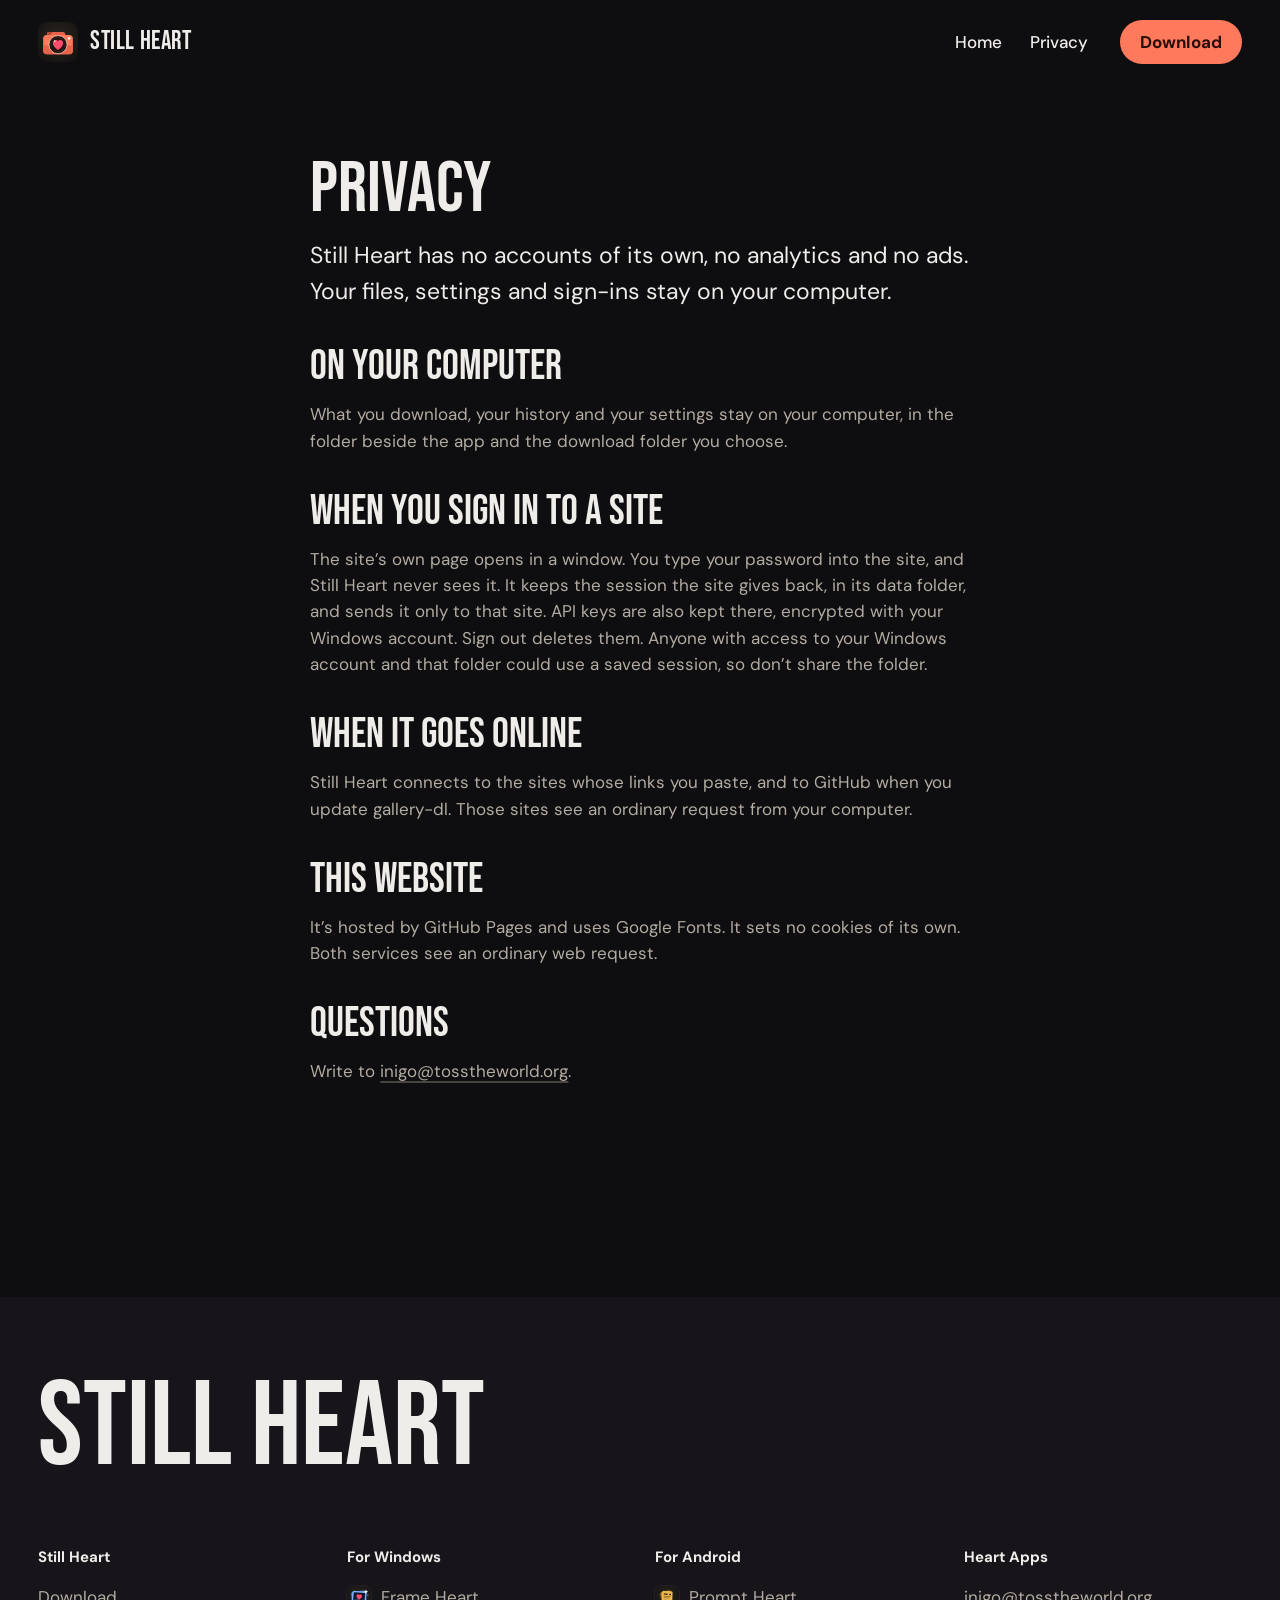
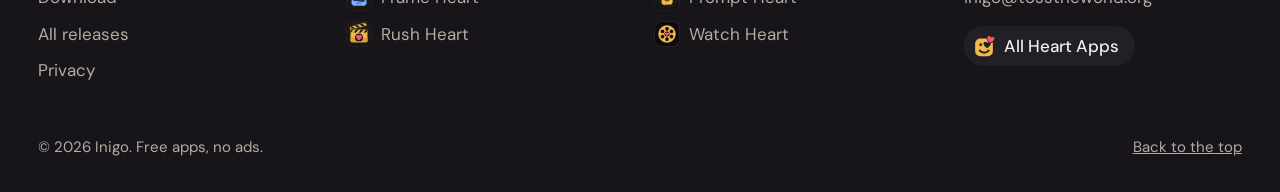
==== privacy.html @ f0176d40 "Still Heart 1.3.0: laid out like the other Heart Apps" ====
<!doctype html>
<html lang="en">
<head>
  <meta charset="utf-8">
  <meta name="viewport" content="width=device-width, initial-scale=1">
  <title>Privacy · Still Heart</title>
  <meta name="description" content="Save a whole gallery, or just the pictures you pick. Free for Windows.">
  <meta name="theme-color" content="#0E0D10">
  <meta property="og:title" content="Still Heart">
  <meta property="og:description" content="Save a whole gallery, or just the pictures you pick. A free Heart App for Windows.">
  <meta property="og:image" content="https://inigo-code.github.io/still-heart-site/assets/preview.png">
  <meta property="og:image:width" content="1200">
  <meta property="og:image:height" content="630">
  <meta name="twitter:card" content="summary_large_image">
  <link rel="icon" href="assets/still-heart.svg" type="image/svg+xml">
  <link rel="apple-touch-icon" href="assets/icon-180.png">
  <link rel="preconnect" href="https://fonts.googleapis.com">
  <link rel="preconnect" href="https://fonts.gstatic.com" crossorigin>
  <link href="https://fonts.googleapis.com/css2?family=Bebas+Neue&family=DM+Sans:opsz,wght@9..40,400;9..40,500;9..40,700&display=swap" rel="stylesheet">
  <link rel="stylesheet" href="heart.css">
  <link rel="stylesheet" href="theme.css">
  <script>document.documentElement.classList.add('js')</script>
</head>
<body>
<main id="top">
  <header class="bar wrap">
    <a class="brand" href="index.html" aria-label="Still Heart, home"><img src="assets/still-heart.svg" width="40" height="40" alt="">Still Heart</a>
    <nav aria-label="Pages"><a href="index.html">Home</a><a href="privacy.html" aria-current="page">Privacy</a></nav>
    <a class="button button-small" href="https://github.com/inigo-code/still-heart-site/releases/latest/download/StillHeart.exe">Download</a>
  </header>
  <article class="doc wrap">
    <h1 class="h2">Privacy</h1>
    <p class="doc-lede">Still Heart has no accounts of its own, no analytics and no ads. Your files, settings and sign-ins stay on your computer.</p>
    <h2 class="h3">On your computer</h2><p>What you download, your history and your settings stay on your computer, in the folder beside the app and the download folder you choose.</p><h2 class="h3">When you sign in to a site</h2><p>The site’s own page opens in a window. You type your password into the site, and Still Heart never sees it. It keeps the session the site gives back, in its data folder, and sends it only to that site. API keys are also kept there, encrypted with your Windows account. Sign out deletes them. Anyone with access to your Windows account and that folder could use a saved session, so don’t share the folder.</p><h2 class="h3">When it goes online</h2><p>Still Heart connects to the sites whose links you paste, and to GitHub when you update gallery-dl. Those sites see an ordinary request from your computer.</p>
    <h2 class="h3">This website</h2>
    <p>It’s hosted by GitHub Pages and uses Google Fonts. It sets no cookies of its own. Both services see an ordinary web request.</p>
    <h2 class="h3">Questions</h2>
    <p>Write to <a class="link" href="mailto:inigo@tosstheworld.org?subject=Still%20Heart%20privacy">inigo@tosstheworld.org</a>.</p>
  </article>
</main>

<footer class="foot">
  <div class="wrap">
    <p class="foot-name" aria-hidden="true">Still Heart</p>
    <div class="foot-cols">
      <nav aria-label="Still Heart"><h2>Still Heart</h2><a href="https://github.com/inigo-code/still-heart-site/releases/latest/download/StillHeart.exe">Download</a><a href="https://github.com/inigo-code/still-heart-site/releases">All releases</a><a href="privacy.html">Privacy</a></nav>
      <nav aria-label="For Windows"><h2>For Windows</h2><a class="to-app" href="https://inigo-code.github.io/frame-heart-site/"><img src="assets/frame-heart.svg" width="24" height="24" alt="">Frame Heart</a><a class="to-app" href="https://inigo-code.github.io/rush-heart-site/"><img src="assets/rush-heart.svg" width="24" height="24" alt="">Rush Heart</a></nav>
      <nav aria-label="For Android"><h2>For Android</h2><a class="to-app" href="https://inigo-code.github.io/prompt-heart-site/"><img src="assets/prompt-heart.png" width="24" height="24" alt="">Prompt Heart</a><a class="to-app" href="https://inigo-code.github.io/watch-heart-site/"><img src="assets/watch-heart.png" width="24" height="24" alt="">Watch Heart</a></nav>
      <nav aria-label="Heart Apps"><h2>Heart Apps</h2><a href="mailto:inigo@tosstheworld.org?subject=Still%20Heart">inigo@tosstheworld.org</a><a class="to-home" href="https://inigo-code.github.io/"><img src="assets/heart-apps.svg" width="22" height="22" alt="">All Heart Apps</a></nav>
    </div>
    <div class="foot-last"><p>© 2026 Inigo. Free apps, no ads.</p><a href="#top">Back to the top</a></div>
  </div>
</footer>

<script src="heart.js" defer></script>

</body>
</html>
---- heart.css ----
/* Heart: the shared layout of the Heart Apps sites. Each site sets its own colours and faces in
   its theme file; everything here reads only the tokens below. */

:root {
  --bg: #0E0D10;
  --surface: #18161B;
  --surface-2: #232026;
  --ink: #EFEDEA;
  --muted: #B3ACA2;
  --accent: #F2B84B;
  --accent-ink: #121110;
  --accent-hover: #F6C76E;
  --field: var(--accent);
  --field-ink: var(--accent-ink);
  --font-display: 'DM Sans', system-ui, sans-serif;
  --font-text: 'DM Sans', system-ui, sans-serif;
  --display-weight: 700;
  --display-track: -0.035em;
  --display-case: none;
  --s-small: 0.9375rem;
  --s-body: 1.0625rem;
  --s-lede: clamp(1.1875rem, 1rem + 0.6vw, 1.4375rem);
  --s-head: clamp(1.5rem, 1.15rem + 1vw, 2rem);
  --s-h2: clamp(2.25rem, 1.4rem + 3vw, 4rem);
  --s-h1: clamp(2.75rem, 1.2rem + 5.6vw, 6.25rem);
  --margin: clamp(1rem, 3vw, 2.5rem);
  --max: 1240px;
  --gap: clamp(1rem, 2.4vw, 2rem);
  --section: clamp(6rem, 11vw, 10rem);
  --radius: 28px;
  --ease-out: cubic-bezier(0.22, 1, 0.36, 1);
}

*, *::before, *::after { box-sizing: border-box; }
html { -webkit-text-size-adjust: 100%; scroll-behavior: smooth; scroll-padding-top: 24px; }
body { margin: 0; background: var(--bg); color: var(--ink); font: 400 var(--s-body)/1.55 var(--font-text); -webkit-font-smoothing: antialiased; text-rendering: optimizeLegibility; }
img { display: block; max-width: 100%; height: auto; }
a { color: inherit; }
h1, h2, h3, p, ul, ol, dl, dd, figure { margin: 0; }
ul, ol { padding: 0; list-style: none; }
button { font: inherit; color: inherit; background: none; border: 0; padding: 0; cursor: pointer; }
:focus-visible { outline: 3px solid var(--accent); outline-offset: 3px; border-radius: 6px; }
::selection { background: var(--accent); color: var(--accent-ink); }
.nums { font-variant-numeric: tabular-nums; }
.visually-hidden { position: absolute; width: 1px; height: 1px; overflow: hidden; clip-path: inset(50%); white-space: nowrap; }

.wrap { width: 100%; max-width: calc(var(--max) + 2 * var(--margin)); margin-inline: auto; padding-inline: var(--margin); }
.section { padding-block: var(--section) 0; }

/* ---------- type ---------- */
.h1, .h2, .h3 { font-family: var(--font-display); font-weight: var(--display-weight); text-transform: var(--display-case); text-wrap: balance; }
.h1 { font-size: var(--s-h1); line-height: 0.98; letter-spacing: var(--display-track); }
.h2 { font-size: var(--s-h2); line-height: 1.04; letter-spacing: calc(var(--display-track) * 0.8); }
.h3 { font-size: var(--s-head); line-height: 1.15; letter-spacing: calc(var(--display-track) * 0.4); }
.lede { font-size: var(--s-lede); line-height: 1.45; max-width: 34ch; }
.soft { color: var(--muted); }
.copy p + p { margin-top: 0.9em; }
.head { display: grid; gap: 20px; max-width: 46rem; margin-bottom: clamp(2.5rem, 5vw, 4rem); }
.head p { font-size: var(--s-lede); line-height: 1.45; max-width: 40ch; }

/* ---------- controls ---------- */
.button { display: inline-flex; align-items: center; justify-content: center; gap: 10px; min-height: 52px; padding: 0 26px; border-radius: 999px; background: var(--accent); color: var(--accent-ink); font-weight: 700; text-decoration: none; transition: transform 140ms var(--ease-out), background-color 180ms ease; }
.button:active { transform: scale(0.96); }
.button-tone { background: var(--surface-2); color: var(--ink); }
.button-small { min-height: 44px; padding: 0 20px; }
.link { text-decoration: underline; text-decoration-thickness: 2px; text-underline-offset: 0.22em; text-decoration-color: color-mix(in srgb, currentColor 35%, transparent); transition: text-decoration-color 180ms ease; }
@media (hover: hover) and (pointer: fine) {
  .button:hover { background: var(--accent-hover); }
  .button-tone:hover { background: color-mix(in srgb, var(--surface-2) 70%, var(--ink) 12%); }
  .link:hover { text-decoration-color: currentColor; }
}
.actions { display: flex; flex-wrap: wrap; align-items: center; gap: 14px 22px; }

/* ---------- the bar ---------- */
.bar { display: flex; align-items: center; gap: 24px; min-height: 84px; }
.brand { display: inline-flex; align-items: center; gap: 12px; font-family: var(--font-display); font-weight: var(--display-weight); font-size: var(--s-body); text-transform: var(--display-case); text-decoration: none; letter-spacing: -0.01em; }
.brand img { width: 40px; height: 40px; border-radius: 11px; }
.bar nav { display: flex; gap: 28px; margin-left: auto; }
.bar nav + .button { margin-left: 8px; }
.bar nav a { text-decoration: none; font-weight: 500; transition: color 180ms ease; }
.bar nav a:hover { color: var(--accent); }

/* ---------- the hero ---------- */
.hero { display: grid; grid-template-columns: minmax(0, 7fr) minmax(0, 5fr); gap: var(--gap); align-items: center; padding-block: clamp(2rem, 6vw, 5rem) 0; }
.hero-text { display: grid; gap: 32px; align-content: center; }
.hero-text .lede { max-width: 30ch; }
.facts { display: flex; flex-wrap: wrap; gap: 6px 22px; color: var(--muted); font-size: var(--s-small); }
.facts li { display: inline-flex; align-items: center; gap: 8px; }
.facts li::before { content: ''; width: 7px; height: 7px; border-radius: 50%; background: var(--accent); }
.hero-media { display: grid; justify-items: center; }

/* A phone: the screen in a plain bezel, a step in tone, no shadow. */
.phone { width: min(100%, 310px); padding: 10px; border-radius: 46px; background: var(--surface-2); }
.phone img { width: 100%; border-radius: 37px; background: var(--surface); }
.hero .phone { width: min(100%, 360px); }

/* ---------- feature rows: words on one side, one screen on the other ---------- */
.rows { display: grid; gap: clamp(4rem, 9vw, 8rem); }
.row { display: grid; grid-template-columns: minmax(0, 1fr) minmax(0, 1fr); gap: var(--gap); align-items: center; }
.row-media { display: grid; justify-items: center; padding-block: clamp(2rem, 4vw, 3.5rem); border-radius: var(--radius); background: var(--surface); }
.row:nth-child(even) .row-media { order: -1; }
.row-text { display: grid; gap: 22px; max-width: 32rem; }
.row:nth-child(odd) .row-text { padding-right: clamp(0px, 3vw, 3rem); }
.row:nth-child(even) .row-text { justify-self: end; }
.ticks { display: grid; gap: 10px; }
.ticks li { position: relative; padding-left: 30px; }
.ticks li::before { content: ''; position: absolute; left: 2px; top: 0.42em; width: 14px; height: 8px; border-left: 2.5px solid var(--accent); border-bottom: 2.5px solid var(--accent); transform: rotate(-45deg); }

/* ---------- everything else: a plain list in columns ---------- */
.more { display: grid; grid-template-columns: repeat(3, minmax(0, 1fr)); gap: 36px var(--gap); padding: clamp(2rem, 3.4vw, 3rem); border-radius: var(--radius); background: var(--surface); }
.more div { display: grid; gap: 6px; align-content: start; }
.more dt { font-weight: 700; }
.more dd { color: var(--muted); }

/* ---------- get it: the one field of colour ---------- */
.get { display: grid; grid-template-columns: minmax(0, 5fr) minmax(0, 7fr); gap: var(--gap); padding: clamp(2rem, 3.4vw, 3rem); border-radius: var(--radius); background: var(--field); color: var(--field-ink); }
.get .head { margin: 0; align-content: start; }
.get .head p { color: inherit; }
.ways { display: grid; gap: 10px; align-content: start; }
.way { display: grid; grid-template-columns: 48px minmax(0, 1fr) auto; gap: 18px; align-items: center; min-height: 84px; padding: 14px 22px 14px 18px; border-radius: 20px; background: color-mix(in srgb, var(--field-ink) 9%, transparent); text-decoration: none; transition: background-color 180ms ease, transform 140ms var(--ease-out); }
.way:active { transform: scale(0.985); }
.way img { width: 48px; height: 48px; border-radius: 12px; }
.way strong { display: block; }
.way span span { display: block; font-size: var(--s-small); opacity: 0.82; }
.way .go { font-weight: 700; white-space: nowrap; }
.way-main { background: var(--field-ink); color: var(--field); }
@media (hover: hover) and (pointer: fine) {
  .way:hover { background: color-mix(in srgb, var(--field-ink) 16%, transparent); }
  .way-main:hover { background: color-mix(in srgb, var(--field-ink) 88%, var(--field)); }
}

/* ---------- questions ---------- */
.faq { display: grid; grid-template-columns: minmax(0, 4fr) minmax(0, 8fr); gap: var(--gap); }
.faq .head { align-content: start; margin: 0; }
.faq-list { display: grid; gap: 8px; }
.faq-list details { border-radius: 18px; background: var(--surface); transition: background-color 180ms ease; }
.faq-list summary { display: flex; justify-content: space-between; align-items: center; gap: 16px; min-height: 64px; padding: 16px 22px; font-weight: 700; cursor: pointer; list-style: none; }
.faq-list summary::-webkit-details-marker { display: none; }
.faq-list summary::after { content: '+'; flex: none; display: grid; place-items: center; width: 32px; height: 32px; border-radius: 50%; background: var(--surface-2); font-weight: 400; font-size: 1.375rem; line-height: 1; transition: transform 240ms var(--ease-out); }
.faq-list details[open] summary::after { transform: rotate(45deg); }
.faq-list details p { padding: 0 22px 20px; max-width: 72ch; }
@media (hover: hover) and (pointer: fine) { .faq-list details:not([open]):hover { background: var(--surface-2); } }

/* ---------- note from the maker ---------- */
.note { display: grid; grid-template-columns: minmax(0, 4fr) minmax(0, 8fr); gap: var(--gap); }
.note .copy { font-size: var(--s-lede); line-height: 1.5; max-width: 40ch; }
.note .actions { margin-top: 28px; }

/* ---------- footer ---------- */
.foot { margin-top: var(--section); padding-block: clamp(3rem, 6vw, 5rem) 32px; background: var(--surface); }
.foot-name { font-family: var(--font-display); font-weight: var(--display-weight); text-transform: var(--display-case); font-size: var(--s-h1); line-height: 0.9; letter-spacing: var(--display-track); white-space: nowrap; }
.foot-cols { display: grid; grid-template-columns: repeat(4, minmax(0, 1fr)); gap: 28px var(--gap); margin-top: clamp(2.5rem, 5vw, 4rem); }
.foot-cols h2 { font-size: var(--s-small); font-weight: 700; margin-bottom: 10px; }
.foot-cols a { display: block; overflow-wrap: anywhere; padding-block: 5px; text-decoration: none; color: var(--muted); transition: color 180ms ease; }
.foot-cols a:hover { color: var(--ink); }
/* Links to the other apps carry their icons. The link home to Heart Apps is a chip, its mark and name on one line. */
.foot-cols .to-app { display: flex; align-items: center; gap: 10px; }
/* The icons are dark tiles; the ring keeps their edge visible on a dark footer. */
.foot-cols .to-app img { flex: none; width: 24px; height: 24px; border-radius: 7px; box-shadow: 0 0 0 1px var(--surface-2); }
.foot-cols .to-home { display: inline-flex; align-items: center; gap: 8px; margin-top: 10px; padding: 7px 16px 7px 10px; border-radius: 999px; background: var(--surface-2); color: var(--ink); font-weight: 500; white-space: nowrap; }
.foot-cols .to-home img { flex: none; width: 22px; height: 22px; }
.foot-last { display: flex; flex-wrap: wrap; justify-content: space-between; gap: 12px; margin-top: 48px; color: var(--muted); font-size: var(--s-small); }

/* ---------- entrance: each part rises once as it arrives; nothing waits on the script ---------- */
.js [data-reveal] { opacity: 0; transform: translateY(24px); transition: opacity 700ms var(--ease-out), transform 700ms var(--ease-out); transition-delay: calc(var(--i, 0) * 80ms); }
.js [data-reveal].is-in { opacity: 1; transform: none; }
.phone img { transition: transform 900ms var(--ease-out); }
.js .phone[data-reveal] img { transform: scale(1.04); }
.js .phone[data-reveal].is-in img { transform: none; }
@media (prefers-reduced-motion: reduce) {
  html { scroll-behavior: auto; }
  .js [data-reveal], .js .phone[data-reveal] img { opacity: 1; transform: none; transition: none; }
  .button, .way { transition: none; }
}

/* ---------- tablet ---------- */
@media (max-width: 960px) {
  .hero { grid-template-columns: minmax(0, 1fr) minmax(0, 0.8fr); }
  .more { grid-template-columns: repeat(2, minmax(0, 1fr)); }
  .get, .faq, .note { grid-template-columns: 1fr; gap: 32px; }
  .foot-cols { grid-template-columns: repeat(2, minmax(0, 1fr)); }
}

/* ---------- phone: its own composition, one column ---------- */
@media (max-width: 680px) {
  .bar { min-height: 68px; gap: 12px; }
  .bar nav { display: none; }
  .bar .button { margin-left: auto; }
  .hero { grid-template-columns: 1fr; gap: 48px; padding-top: 16px; }
  .hero-text { gap: 24px; }
  .hero .phone { width: min(78%, 320px); }
  .row { grid-template-columns: 1fr; gap: 28px; }
  .row .row-media, .row:nth-child(even) .row-media { order: 0; }
  .row:nth-child(even) .row-text { justify-self: start; }
  .row-text { padding: 0 !important; }
  .row .phone { width: min(74%, 290px); }
  .more { grid-template-columns: 1fr; gap: 24px; padding: 28px 22px; }
  .get { padding: 28px 18px; }
  .way { grid-template-columns: 40px minmax(0, 1fr); padding: 14px 16px; }
  .way img { width: 40px; height: 40px; }
  .way .go { display: none; }
  .foot-cols { grid-template-columns: 1fr; }
}
---- theme.css ----
/* Still Heart: a Heart App for Windows. The layout is heart.css; this adds the colour and the window. */
:root {
  --bg: #0E0D10; --surface: #17151A; --surface-2: #221F27; --ink: #EFEDEA; --muted: #B3ACA2;
  --accent: #ff7a5c; --accent-ink: #2a0d05; --accent-hover: #ff9a82; --field: #ff7a5c; --field-ink: #2a0d05;
  --font-display: 'Bebas Neue', Impact, 'Arial Narrow', sans-serif;
  --font-text: 'DM Sans', system-ui, -apple-system, 'Segoe UI', Roboto, sans-serif;
  --display-weight: 400; --display-track: 0; --display-case: uppercase;
  --s-h1: clamp(2.5rem, 0.2rem + 9.4vw, 7.5rem);
  --s-h2: clamp(2.75rem, 1.6rem + 3.6vw, 5rem);
  --s-head: clamp(2rem, 1.5rem + 1.4vw, 2.75rem);
}

.brand { font-size: 1.625rem; letter-spacing: 0.02em; }
.brand img { border-radius: 0; }
.h1 { line-height: 0.9; }
.h2, .h3 { line-height: 0.95; }
.way-mark { display: grid; place-items: center; width: 48px; height: 48px; border-radius: 12px; background: var(--field-ink); color: var(--field); font-weight: 700; }

/* The hero: the title across the page, the words and the window below it. */
.hero { grid-template-columns: minmax(0, 4fr) minmax(0, 8fr); align-items: end; }
.hero-text { gap: 40px; }
.hero-side { display: grid; gap: 32px; max-width: 34rem; }
@media (min-width: 961px) {
  .hero { grid-template-rows: auto auto; row-gap: 0; }
  .hero-text { display: contents; }
  .hero h1 { grid-column: 1 / -1; grid-row: 1; margin-bottom: clamp(1.5rem, 3vw, 2.5rem); }
  .hero-side { grid-column: 1; grid-row: 2; align-self: start; padding-top: clamp(1rem, 3vw, 2.5rem); }
  .hero-media { grid-column: 2; grid-row: 2; }
}
.window { overflow: hidden; width: 100%; border-radius: 16px; background: var(--surface-2); box-shadow: 0 30px 80px rgba(0, 0, 0, 0.45); }
.window img { display: block; width: 100%; height: auto; }
.row-media { padding: clamp(1rem, 2.4vw, 2rem); }

/* Sites that take an account, as a plain list */
.import { display: grid; grid-template-columns: minmax(0, 5fr) minmax(0, 7fr); gap: var(--gap); }
.import .head { margin: 0; align-content: start; }
.sources { display: grid; grid-template-columns: repeat(2, minmax(0, 1fr)); gap: 22px 24px; }
.sources strong { display: block; }
.sources span { display: block; color: var(--muted); font-size: var(--s-small); }
.import-after { margin-top: 22px; color: var(--muted); font-size: var(--s-small); }

/* Before and after */
.slider { max-width: 1040px; }
.compare { position: relative; overflow: hidden; border-radius: 18px; aspect-ratio: 3 / 2; background: #000; touch-action: pan-y; }
.compare img { position: absolute; inset: 0; width: 100%; height: 100%; object-fit: cover; }
.compare .before { clip-path: inset(0 calc(100% - var(--pos)) 0 0); }
.compare .line { position: absolute; top: 0; bottom: 0; left: var(--pos); width: 2px; margin-left: -1px; background: #F3EEE7; pointer-events: none; }
.compare .line::after { content: ""; position: absolute; top: 50%; left: 50%; width: 42px; height: 42px; border: 2px solid #F3EEE7; border-radius: 50%; transform: translate(-50%, -50%); background: rgba(14, 13, 16, 0.7); }
.compare .tag { position: absolute; top: 14px; padding: 3px 10px; border-radius: 8px; background: rgba(14, 13, 16, 0.72); font-size: var(--s-small); font-weight: 500; pointer-events: none; }
.compare .tag.left { left: 14px; }
.compare .tag.right { right: 14px; }
.compare input { position: absolute; inset: 0; width: 100%; height: 100%; margin: 0; opacity: 0; cursor: ew-resize; }

.notes { display: grid; gap: 16px; margin-top: 8px; font-size: var(--s-small); }
.notes strong { display: block; }

/* A page of plain words */
.doc { display: grid; gap: 14px; max-width: 46rem; padding-block: clamp(2rem, 6vw, 4.5rem); }
.doc h2 { margin-top: 24px; }
.doc p { color: var(--muted); }
.doc-lede { font-size: var(--s-lede); color: var(--ink) !important; }

@media (max-width: 960px) {
  .hero { grid-template-columns: 1fr; }
  .import { grid-template-columns: 1fr; gap: 32px; }
}
@media (max-width: 680px) {
  .sources { grid-template-columns: 1fr; }
}
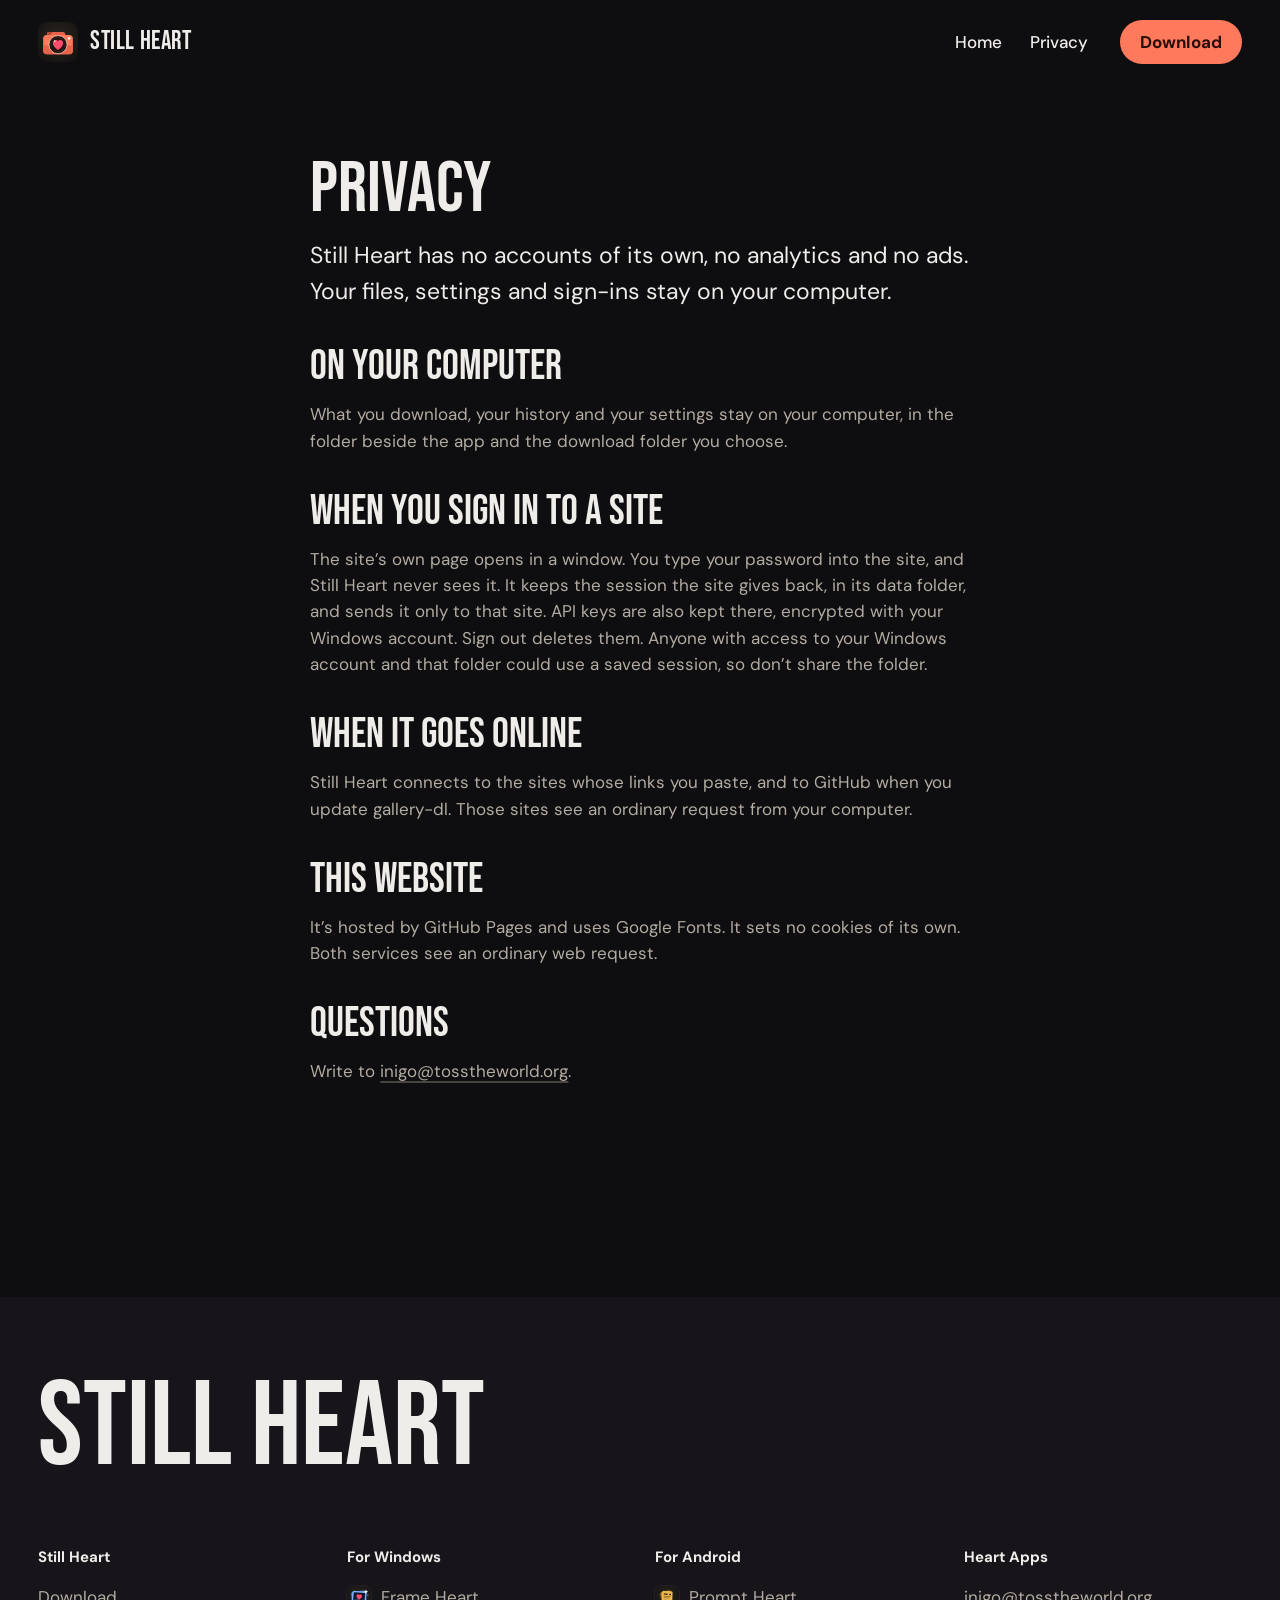
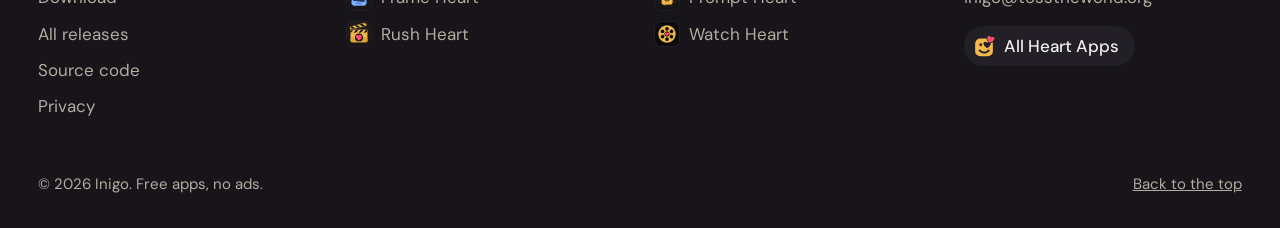
==== commit 1305a20e: "Link the source code" ====
--- a/privacy.html
+++ b/privacy.html
@@ -43,7 +43,7 @@
   <div class="wrap">
     <p class="foot-name" aria-hidden="true">Still Heart</p>
     <div class="foot-cols">
-      <nav aria-label="Still Heart"><h2>Still Heart</h2><a href="https://github.com/inigo-code/still-heart-site/releases/latest/download/StillHeart.exe">Download</a><a href="https://github.com/inigo-code/still-heart-site/releases">All releases</a><a href="privacy.html">Privacy</a></nav>
+      <nav aria-label="Still Heart"><h2>Still Heart</h2><a href="https://github.com/inigo-code/still-heart-site/releases/latest/download/StillHeart.exe">Download</a><a href="https://github.com/inigo-code/still-heart-site/releases">All releases</a><a href="https://github.com/inigo-code/still-heart">Source code</a><a href="privacy.html">Privacy</a></nav>
       <nav aria-label="For Windows"><h2>For Windows</h2><a class="to-app" href="https://inigo-code.github.io/frame-heart-site/"><img src="assets/frame-heart.svg" width="24" height="24" alt="">Frame Heart</a><a class="to-app" href="https://inigo-code.github.io/rush-heart-site/"><img src="assets/rush-heart.svg" width="24" height="24" alt="">Rush Heart</a></nav>
       <nav aria-label="For Android"><h2>For Android</h2><a class="to-app" href="https://inigo-code.github.io/prompt-heart-site/"><img src="assets/prompt-heart.png" width="24" height="24" alt="">Prompt Heart</a><a class="to-app" href="https://inigo-code.github.io/watch-heart-site/"><img src="assets/watch-heart.png" width="24" height="24" alt="">Watch Heart</a></nav>
       <nav aria-label="Heart Apps"><h2>Heart Apps</h2><a href="mailto:inigo@tosstheworld.org?subject=Still%20Heart">inigo@tosstheworld.org</a><a class="to-home" href="https://inigo-code.github.io/"><img src="assets/heart-apps.svg" width="22" height="22" alt="">All Heart Apps</a></nav>
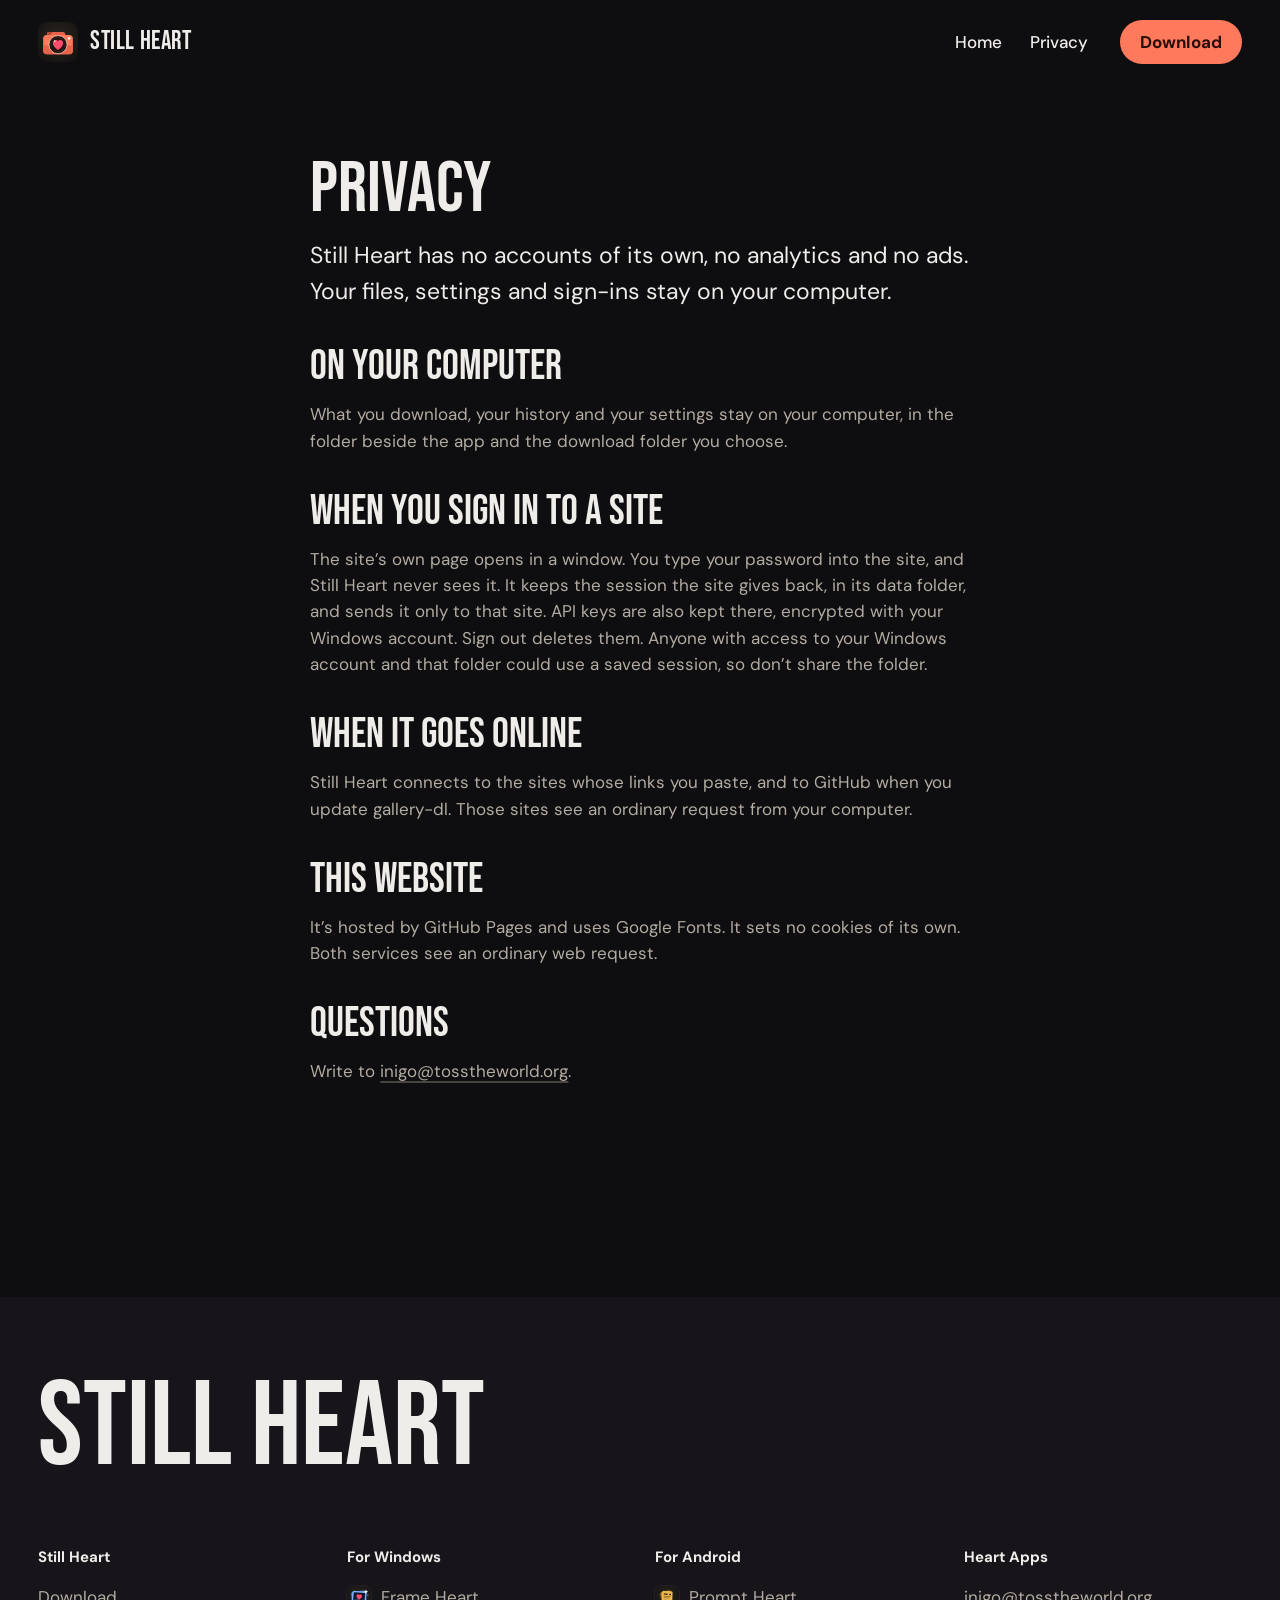
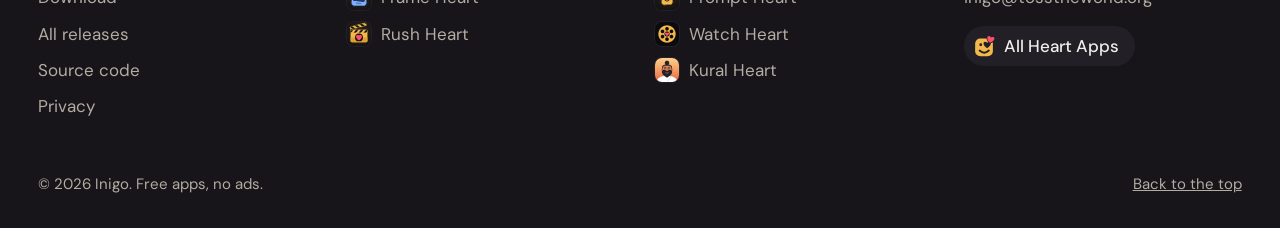
==== commit b38ecad8: "Link Kural Heart" ====
--- a/privacy.html
+++ b/privacy.html
@@ -45,7 +45,7 @@
     <div class="foot-cols">
       <nav aria-label="Still Heart"><h2>Still Heart</h2><a href="https://github.com/inigo-code/still-heart-site/releases/latest/download/StillHeart.exe">Download</a><a href="https://github.com/inigo-code/still-heart-site/releases">All releases</a><a href="https://github.com/inigo-code/still-heart">Source code</a><a href="privacy.html">Privacy</a></nav>
       <nav aria-label="For Windows"><h2>For Windows</h2><a class="to-app" href="https://inigo-code.github.io/frame-heart-site/"><img src="assets/frame-heart.svg" width="24" height="24" alt="">Frame Heart</a><a class="to-app" href="https://inigo-code.github.io/rush-heart-site/"><img src="assets/rush-heart.svg" width="24" height="24" alt="">Rush Heart</a></nav>
-      <nav aria-label="For Android"><h2>For Android</h2><a class="to-app" href="https://inigo-code.github.io/prompt-heart-site/"><img src="assets/prompt-heart.png" width="24" height="24" alt="">Prompt Heart</a><a class="to-app" href="https://inigo-code.github.io/watch-heart-site/"><img src="assets/watch-heart.png" width="24" height="24" alt="">Watch Heart</a></nav>
+      <nav aria-label="For Android"><h2>For Android</h2><a class="to-app" href="https://inigo-code.github.io/prompt-heart-site/"><img src="assets/prompt-heart.png" width="24" height="24" alt="">Prompt Heart</a><a class="to-app" href="https://inigo-code.github.io/watch-heart-site/"><img src="assets/watch-heart.png" width="24" height="24" alt="">Watch Heart</a><a class="to-app" href="https://inigo-code.github.io/kural-heart-site/"><img src="assets/kural-heart.png" width="24" height="24" alt="">Kural Heart</a></nav>
       <nav aria-label="Heart Apps"><h2>Heart Apps</h2><a href="mailto:inigo@tosstheworld.org?subject=Still%20Heart">inigo@tosstheworld.org</a><a class="to-home" href="https://inigo-code.github.io/"><img src="assets/heart-apps.svg" width="22" height="22" alt="">All Heart Apps</a></nav>
     </div>
     <div class="foot-last"><p>© 2026 Inigo. Free apps, no ads.</p><a href="#top">Back to the top</a></div>
--- a/theme.css
+++ b/theme.css
@@ -17,19 +17,26 @@
 .way-mark { display: grid; place-items: center; width: 48px; height: 48px; border-radius: 12px; background: var(--field-ink); color: var(--field); font-weight: 700; }
 
 /* The hero: the title across the page, the words and the window below it. */
-.hero { grid-template-columns: minmax(0, 4fr) minmax(0, 8fr); align-items: end; }
-.hero-text { gap: 40px; }
-.hero-side { display: grid; gap: 32px; max-width: 34rem; }
+.hero { grid-template-columns: minmax(0, 1fr); gap: clamp(2rem, 4vw, 3.5rem); }
+.hero-text { gap: clamp(1.5rem, 3vw, 2.5rem); }
+.hero-side { display: grid; gap: 22px 32px; }
 @media (min-width: 961px) {
-  .hero { grid-template-rows: auto auto; row-gap: 0; }
-  .hero-text { display: contents; }
-  .hero h1 { grid-column: 1 / -1; grid-row: 1; margin-bottom: clamp(1.5rem, 3vw, 2.5rem); }
-  .hero-side { grid-column: 1; grid-row: 2; align-self: start; padding-top: clamp(1rem, 3vw, 2.5rem); }
-  .hero-media { grid-column: 2; grid-row: 2; }
+  .hero-side { grid-template-columns: minmax(0, 6fr) minmax(0, 5fr); align-items: start; }
+  .hero-side .lede { max-width: 36ch; }
+  .hero-side .facts { grid-column: 1 / -1; }
 }
 .window { overflow: hidden; width: 100%; border-radius: 16px; background: var(--surface-2); box-shadow: 0 30px 80px rgba(0, 0, 0, 0.45); }
 .window img { display: block; width: 100%; height: auto; }
-.row-media { padding: clamp(1rem, 2.4vw, 2rem); }
+.row { grid-template-columns: minmax(0, 5fr) minmax(0, 7fr); }
+.row:nth-child(even) { grid-template-columns: minmax(0, 7fr) minmax(0, 5fr); }
+.row-media { display: block; padding: 0; background: none; }
+.row-media .compare { width: 100%; aspect-ratio: 3 / 2; }
+
+/* A wall of pictures */
+.wall { display: grid; gap: 10px; margin-top: clamp(1.5rem, 3vw, 2.5rem); }
+.wall-6 { grid-template-columns: repeat(6, minmax(0, 1fr)); }
+.wall-4 { grid-template-columns: repeat(4, minmax(0, 1fr)); }
+.wall img { display: block; width: 100%; height: auto; border-radius: 12px; }
 
 /* Sites that take an account, as a plain list */
 .import { display: grid; grid-template-columns: minmax(0, 5fr) minmax(0, 7fr); gap: var(--gap); }
@@ -61,8 +68,10 @@
 .doc-lede { font-size: var(--s-lede); color: var(--ink) !important; }
 
 @media (max-width: 960px) {
-  .hero { grid-template-columns: 1fr; }
+  .row, .row:nth-child(even) { grid-template-columns: minmax(0, 1fr); }
   .import { grid-template-columns: 1fr; gap: 32px; }
+  .wall-6 { grid-template-columns: repeat(3, minmax(0, 1fr)); }
+  .wall-4 { grid-template-columns: repeat(2, minmax(0, 1fr)); }
 }
 @media (max-width: 680px) {
   .sources { grid-template-columns: 1fr; }
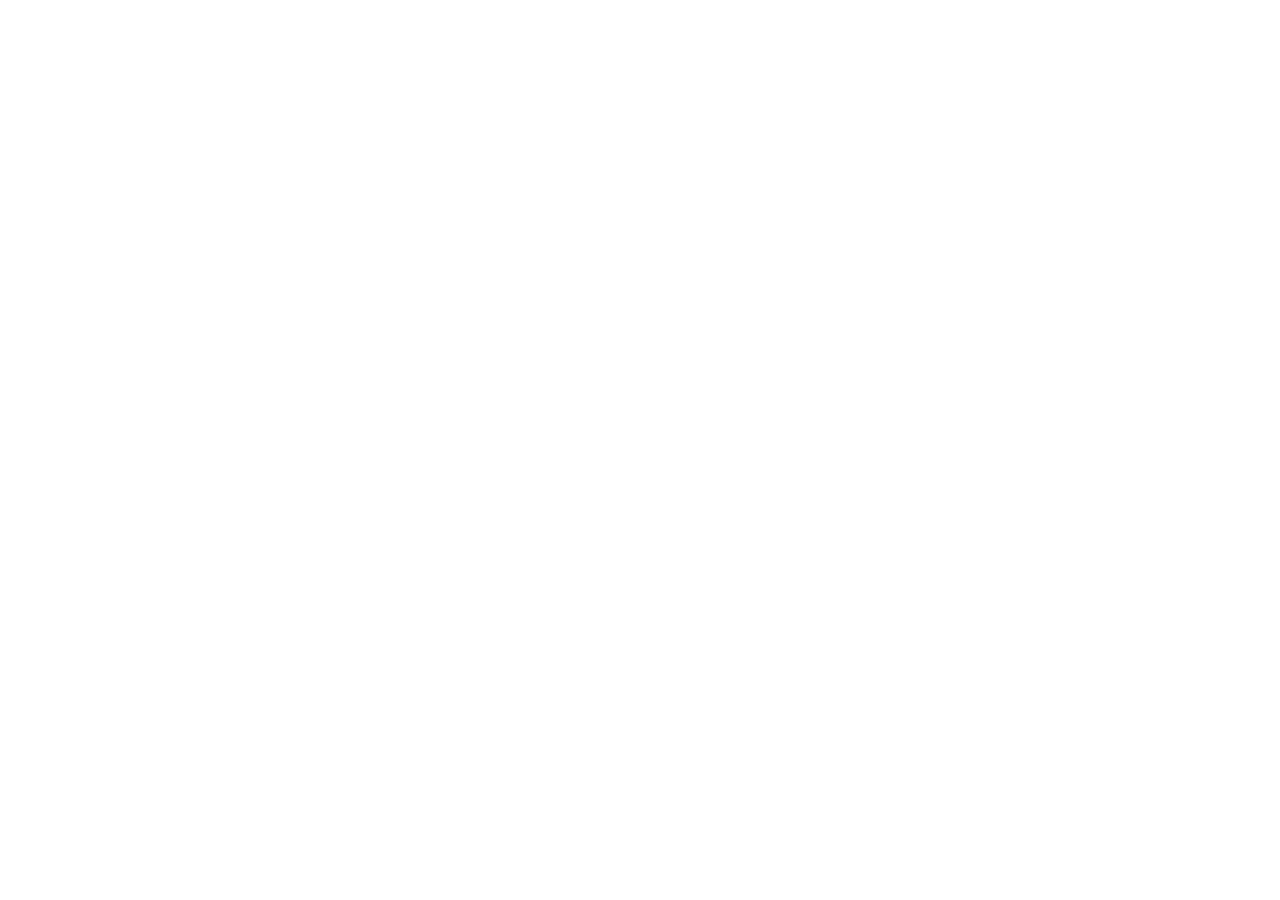
==== commit 07b01b6d: "Redirect to https://heartapps.github.io/ (site f704dc8)" ====
--- a/privacy.html
+++ b/privacy.html
@@ -1,58 +1,15 @@
 <!doctype html>
 <html lang="en">
 <head>
-  <meta charset="utf-8">
-  <meta name="viewport" content="width=device-width, initial-scale=1">
-  <title>Privacy · Still Heart</title>
-  <meta name="description" content="Save a whole gallery, or just the pictures you pick. Free for Windows.">
-  <meta name="theme-color" content="#0E0D10">
-  <meta property="og:title" content="Still Heart">
-  <meta property="og:description" content="Save a whole gallery, or just the pictures you pick. A free Heart App for Windows.">
-  <meta property="og:image" content="https://inigo-code.github.io/still-heart-site/assets/preview.png">
-  <meta property="og:image:width" content="1200">
-  <meta property="og:image:height" content="630">
-  <meta name="twitter:card" content="summary_large_image">
-  <link rel="icon" href="assets/still-heart.svg" type="image/svg+xml">
-  <link rel="apple-touch-icon" href="assets/icon-180.png">
-  <link rel="preconnect" href="https://fonts.googleapis.com">
-  <link rel="preconnect" href="https://fonts.gstatic.com" crossorigin>
-  <link href="https://fonts.googleapis.com/css2?family=Bebas+Neue&family=DM+Sans:opsz,wght@9..40,400;9..40,500;9..40,700&display=swap" rel="stylesheet">
-  <link rel="stylesheet" href="heart.css">
-  <link rel="stylesheet" href="theme.css">
-  <script>document.documentElement.classList.add('js')</script>
+<meta charset="utf-8">
+<meta name="viewport" content="width=device-width, initial-scale=1">
+<title>Heart Apps has moved</title>
+<link rel="canonical" href="https://heartapps.github.io/still-heart/privacy.html">
+<meta http-equiv="refresh" content="0; url=https://heartapps.github.io/still-heart/privacy.html">
+<script>location.replace("https://heartapps.github.io/still-heart/privacy.html" + location.search + location.hash)</script>
+<style>body{margin:0;min-height:100vh;display:grid;place-items:center;background:#0E0D10;color:#EFEDEA;font:17px/1.5 system-ui,sans-serif}a{color:#F2B84B}</style>
 </head>
 <body>
-<main id="top">
-  <header class="bar wrap">
-    <a class="brand" href="index.html" aria-label="Still Heart, home"><img src="assets/still-heart.svg" width="40" height="40" alt="">Still Heart</a>
-    <nav aria-label="Pages"><a href="index.html">Home</a><a href="privacy.html" aria-current="page">Privacy</a></nav>
-    <a class="button button-small" href="https://github.com/inigo-code/still-heart-site/releases/latest/download/StillHeart.exe">Download</a>
-  </header>
-  <article class="doc wrap">
-    <h1 class="h2">Privacy</h1>
-    <p class="doc-lede">Still Heart has no accounts of its own, no analytics and no ads. Your files, settings and sign-ins stay on your computer.</p>
-    <h2 class="h3">On your computer</h2><p>What you download, your history and your settings stay on your computer, in the folder beside the app and the download folder you choose.</p><h2 class="h3">When you sign in to a site</h2><p>The site’s own page opens in a window. You type your password into the site, and Still Heart never sees it. It keeps the session the site gives back, in its data folder, and sends it only to that site. API keys are also kept there, encrypted with your Windows account. Sign out deletes them. Anyone with access to your Windows account and that folder could use a saved session, so don’t share the folder.</p><h2 class="h3">When it goes online</h2><p>Still Heart connects to the sites whose links you paste, and to GitHub when you update gallery-dl. Those sites see an ordinary request from your computer.</p>
-    <h2 class="h3">This website</h2>
-    <p>It’s hosted by GitHub Pages and uses Google Fonts. It sets no cookies of its own. Both services see an ordinary web request.</p>
-    <h2 class="h3">Questions</h2>
-    <p>Write to <a class="link" href="mailto:inigo@tosstheworld.org?subject=Still%20Heart%20privacy">inigo@tosstheworld.org</a>.</p>
-  </article>
-</main>
-
-<footer class="foot">
-  <div class="wrap">
-    <p class="foot-name" aria-hidden="true">Still Heart</p>
-    <div class="foot-cols">
-      <nav aria-label="Still Heart"><h2>Still Heart</h2><a href="https://github.com/inigo-code/still-heart-site/releases/latest/download/StillHeart.exe">Download</a><a href="https://github.com/inigo-code/still-heart-site/releases">All releases</a><a href="https://github.com/inigo-code/still-heart">Source code</a><a href="privacy.html">Privacy</a></nav>
-      <nav aria-label="For Windows"><h2>For Windows</h2><a class="to-app" href="https://inigo-code.github.io/frame-heart-site/"><img src="assets/frame-heart.svg" width="24" height="24" alt="">Frame Heart</a><a class="to-app" href="https://inigo-code.github.io/rush-heart-site/"><img src="assets/rush-heart.svg" width="24" height="24" alt="">Rush Heart</a></nav>
-      <nav aria-label="For Android"><h2>For Android</h2><a class="to-app" href="https://inigo-code.github.io/prompt-heart-site/"><img src="assets/prompt-heart.png" width="24" height="24" alt="">Prompt Heart</a><a class="to-app" href="https://inigo-code.github.io/watch-heart-site/"><img src="assets/watch-heart.png" width="24" height="24" alt="">Watch Heart</a><a class="to-app" href="https://inigo-code.github.io/kural-heart-site/"><img src="assets/kural-heart.png" width="24" height="24" alt="">Kural Heart</a></nav>
-      <nav aria-label="Heart Apps"><h2>Heart Apps</h2><a href="mailto:inigo@tosstheworld.org?subject=Still%20Heart">inigo@tosstheworld.org</a><a class="to-home" href="https://inigo-code.github.io/"><img src="assets/heart-apps.svg" width="22" height="22" alt="">All Heart Apps</a></nav>
-    </div>
-    <div class="foot-last"><p>© 2026 Inigo. Free apps, no ads.</p><a href="#top">Back to the top</a></div>
-  </div>
-</footer>
-
-<script src="heart.js" defer></script>
-
+<p>Heart Apps has a new address: <a href="https://heartapps.github.io/still-heart/privacy.html">https://heartapps.github.io/still-heart/privacy.html</a></p>
 </body>
 </html>
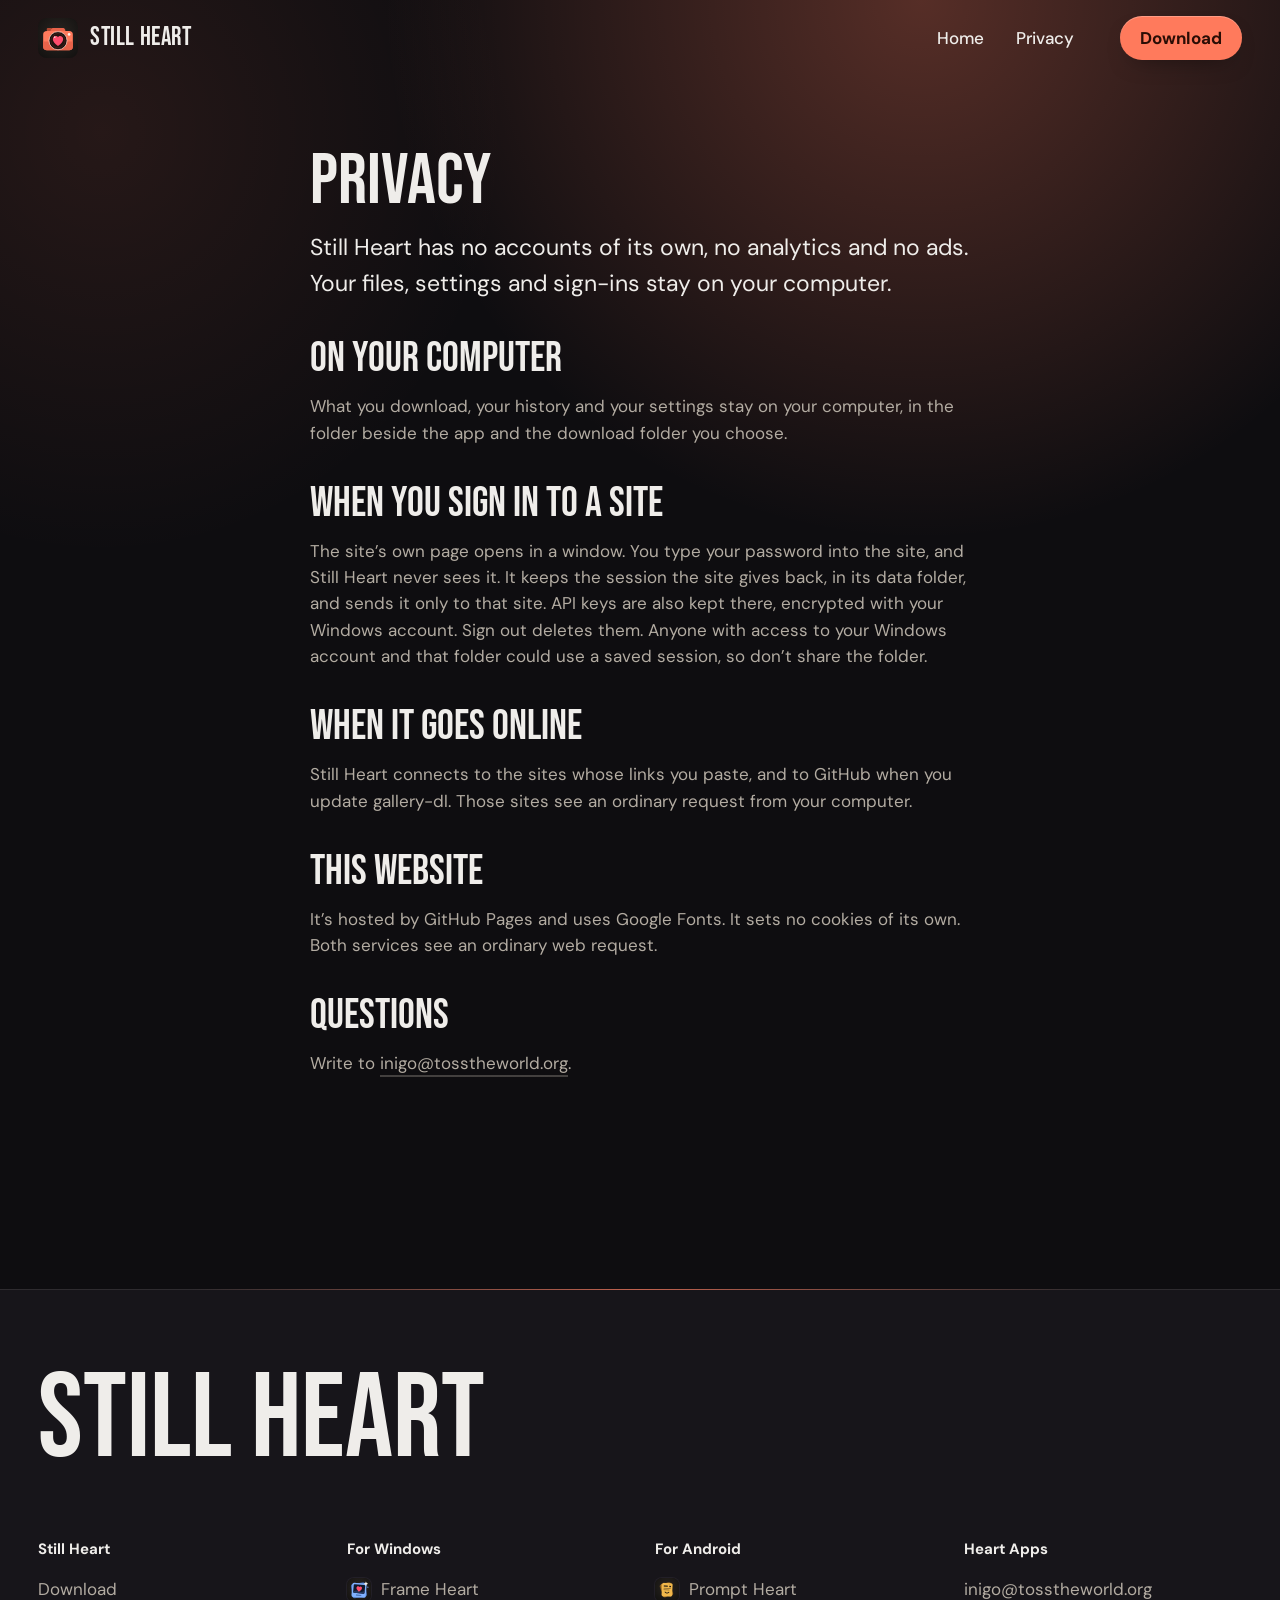
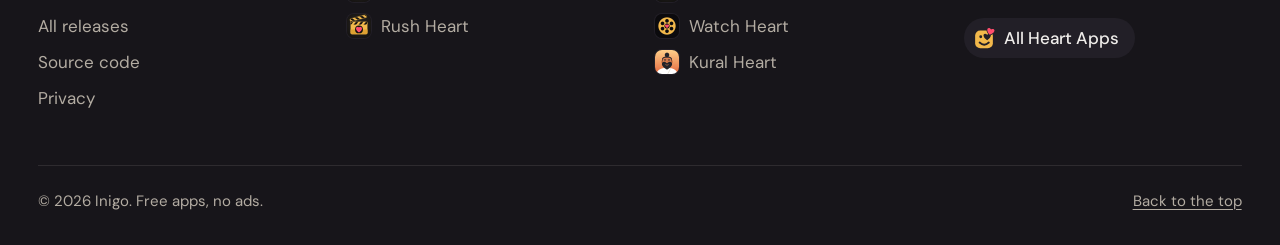
==== commit 6231af6a: "Declare the colour scheme so scrollbars, fields and the loading page match the theme" ====
--- a/privacy.html
+++ b/privacy.html
@@ -1,15 +1,59 @@
 <!doctype html>
 <html lang="en">
 <head>
-<meta charset="utf-8">
-<meta name="viewport" content="width=device-width, initial-scale=1">
-<title>Heart Apps has moved</title>
-<link rel="canonical" href="https://heartapps.github.io/still-heart/privacy.html">
-<meta http-equiv="refresh" content="0; url=https://heartapps.github.io/still-heart/privacy.html">
-<script>location.replace("https://heartapps.github.io/still-heart/privacy.html" + location.search + location.hash)</script>
-<style>body{margin:0;min-height:100vh;display:grid;place-items:center;background:#0E0D10;color:#EFEDEA;font:17px/1.5 system-ui,sans-serif}a{color:#F2B84B}</style>
+  <meta charset="utf-8">
+  <meta name="viewport" content="width=device-width, initial-scale=1">
+  <meta name="color-scheme" content="dark">
+  <title>Privacy · Still Heart</title>
+  <meta name="description" content="Save a whole gallery, or just the pictures you pick. Free for Windows.">
+  <meta name="theme-color" content="#0E0D10">
+  <meta property="og:title" content="Still Heart">
+  <meta property="og:description" content="Save a whole gallery, or just the pictures you pick. A free Heart App for Windows.">
+  <meta property="og:image" content="https://inigo-code.github.io/still-heart-site/assets/preview.png">
+  <meta property="og:image:width" content="1200">
+  <meta property="og:image:height" content="630">
+  <meta name="twitter:card" content="summary_large_image">
+  <link rel="icon" href="assets/still-heart.svg" type="image/svg+xml">
+  <link rel="apple-touch-icon" href="assets/icon-180.png">
+  <link rel="preconnect" href="https://fonts.googleapis.com">
+  <link rel="preconnect" href="https://fonts.gstatic.com" crossorigin>
+  <link href="https://fonts.googleapis.com/css2?family=Bebas+Neue&family=DM+Sans:opsz,wght@9..40,400;9..40,500;9..40,700&display=swap" rel="stylesheet">
+  <link rel="stylesheet" href="heart.css">
+  <link rel="stylesheet" href="theme.css">
+  <script>document.documentElement.classList.add('js')</script>
 </head>
 <body>
-<p>Heart Apps has a new address: <a href="https://heartapps.github.io/still-heart/privacy.html">https://heartapps.github.io/still-heart/privacy.html</a></p>
+<main id="top">
+  <header class="bar wrap">
+    <a class="brand" href="index.html" aria-label="Still Heart, home"><img src="assets/still-heart.svg" width="40" height="40" alt="">Still Heart</a>
+    <nav aria-label="Pages"><a href="index.html">Home</a><a href="privacy.html" aria-current="page">Privacy</a></nav>
+    <a class="button button-small" href="https://github.com/inigo-code/still-heart-site/releases/latest/download/StillHeart.exe">Download</a>
+  </header>
+  <article class="doc wrap">
+    <h1 class="h2">Privacy</h1>
+    <p class="doc-lede">Still Heart has no accounts of its own, no analytics and no ads. Your files, settings and sign-ins stay on your computer.</p>
+    <h2 class="h3">On your computer</h2><p>What you download, your history and your settings stay on your computer, in the folder beside the app and the download folder you choose.</p><h2 class="h3">When you sign in to a site</h2><p>The site’s own page opens in a window. You type your password into the site, and Still Heart never sees it. It keeps the session the site gives back, in its data folder, and sends it only to that site. API keys are also kept there, encrypted with your Windows account. Sign out deletes them. Anyone with access to your Windows account and that folder could use a saved session, so don’t share the folder.</p><h2 class="h3">When it goes online</h2><p>Still Heart connects to the sites whose links you paste, and to GitHub when you update gallery-dl. Those sites see an ordinary request from your computer.</p>
+    <h2 class="h3">This website</h2>
+    <p>It’s hosted by GitHub Pages and uses Google Fonts. It sets no cookies of its own. Both services see an ordinary web request.</p>
+    <h2 class="h3">Questions</h2>
+    <p>Write to <a class="link" href="mailto:inigo@tosstheworld.org?subject=Still%20Heart%20privacy">inigo@tosstheworld.org</a>.</p>
+  </article>
+</main>
+
+<footer class="foot">
+  <div class="wrap">
+    <p class="foot-name" aria-hidden="true">Still Heart</p>
+    <div class="foot-cols">
+      <nav aria-label="Still Heart"><h2>Still Heart</h2><a href="https://github.com/inigo-code/still-heart-site/releases/latest/download/StillHeart.exe">Download</a><a href="https://github.com/inigo-code/still-heart-site/releases">All releases</a><a href="https://github.com/inigo-code/still-heart">Source code</a><a href="privacy.html">Privacy</a></nav>
+      <nav aria-label="For Windows"><h2>For Windows</h2><a class="to-app" href="https://inigo-code.github.io/frame-heart-site/"><img src="assets/frame-heart.svg" width="24" height="24" alt="">Frame Heart</a><a class="to-app" href="https://inigo-code.github.io/rush-heart-site/"><img src="assets/rush-heart.svg" width="24" height="24" alt="">Rush Heart</a></nav>
+      <nav aria-label="For Android"><h2>For Android</h2><a class="to-app" href="https://inigo-code.github.io/prompt-heart-site/"><img src="assets/prompt-heart.png" width="24" height="24" alt="">Prompt Heart</a><a class="to-app" href="https://inigo-code.github.io/watch-heart-site/"><img src="assets/watch-heart.png" width="24" height="24" alt="">Watch Heart</a><a class="to-app" href="https://inigo-code.github.io/kural-heart-site/"><img src="assets/kural-heart.png" width="24" height="24" alt="">Kural Heart</a></nav>
+      <nav aria-label="Heart Apps"><h2>Heart Apps</h2><a href="mailto:inigo@tosstheworld.org?subject=Still%20Heart">inigo@tosstheworld.org</a><a class="to-home" href="https://inigo-code.github.io/"><img src="assets/heart-apps.svg" width="22" height="22" alt="">All Heart Apps</a></nav>
+    </div>
+    <div class="foot-last"><p>© 2026 Inigo. Free apps, no ads.</p><a href="#top">Back to the top</a></div>
+  </div>
+</footer>
+
+<script src="heart.js" defer></script>
+
 </body>
 </html>
--- a/heart.css
+++ b/heart.css
@@ -0,0 +1,271 @@
+/* Heart: the shared layout of the Heart Apps sites. Each site sets its own colours and faces in
+   its theme file; everything here reads only the tokens below. */
+
+:root {
+  /* Dark by default, so scrollbars, form fields and the loading canvas are dark too. Themes that follow the system say light dark. */
+  color-scheme: dark;
+  --bg: #0E0D10;
+  --surface: #18161B;
+  --surface-2: #232026;
+  --ink: #EFEDEA;
+  --muted: #B3ACA2;
+  --accent: #F2B84B;
+  --accent-ink: #121110;
+  --accent-hover: #F6C76E;
+  --field: var(--accent);
+  --field-ink: var(--accent-ink);
+  --font-display: 'DM Sans', system-ui, sans-serif;
+  --font-text: 'DM Sans', system-ui, sans-serif;
+  --display-weight: 700;
+  --display-track: -0.035em;
+  --display-case: none;
+  --s-small: 0.9375rem;
+  --s-body: 1.0625rem;
+  --s-lede: clamp(1.1875rem, 1rem + 0.6vw, 1.4375rem);
+  --s-head: clamp(1.5rem, 1.15rem + 1vw, 2rem);
+  --s-h2: clamp(2.25rem, 1.4rem + 3vw, 4rem);
+  --s-h1: clamp(2.75rem, 1.2rem + 5.6vw, 6.25rem);
+  --margin: clamp(1rem, 3vw, 2.5rem);
+  --max: 1240px;
+  --gap: clamp(1rem, 2.4vw, 2rem);
+  --section: clamp(6rem, 11vw, 10rem);
+  --radius: 28px;
+  --ease-out: cubic-bezier(0.22, 1, 0.36, 1);
+  /* Read from the colours above, so every theme gets its own lines, glows and shadows. */
+  --line: color-mix(in srgb, var(--ink) 10%, transparent);
+  --line-strong: color-mix(in srgb, var(--ink) 18%, transparent);
+  --glow: color-mix(in srgb, var(--accent) 30%, transparent);
+  --shadow: 0 30px 70px -28px rgb(0 0 0 / 0.55);
+}
+
+*, *::before, *::after { box-sizing: border-box; }
+html { scrollbar-color: color-mix(in srgb, var(--ink) 24%, transparent) var(--bg); caret-color: var(--accent); -webkit-text-size-adjust: 100%; scroll-behavior: smooth; scroll-padding-top: 96px; }
+body { margin: 0; overflow-x: clip; background: var(--bg); color: var(--ink); font: 400 var(--s-body)/1.55 var(--font-text); -webkit-font-smoothing: antialiased; text-rendering: optimizeLegibility; }
+img { display: block; max-width: 100%; height: auto; }
+a { color: inherit; text-underline-offset: 0.2em; text-decoration-thickness: from-font; }
+p, li, dd, dt, summary, figcaption { text-wrap: pretty; }
+h1, h2, h3, p, ul, ol, dl, dd, figure { margin: 0; }
+ul, ol { padding: 0; list-style: none; }
+button { font: inherit; color: inherit; background: none; border: 0; padding: 0; cursor: pointer; }
+:focus-visible { outline: 3px solid var(--accent); outline-offset: 3px; border-radius: 6px; }
+::selection { background: var(--accent); color: var(--accent-ink); }
+.nums { font-variant-numeric: tabular-nums; }
+.visually-hidden { position: absolute; width: 1px; height: 1px; overflow: hidden; clip-path: inset(50%); white-space: nowrap; }
+
+.wrap { width: 100%; max-width: calc(var(--max) + 2 * var(--margin)); margin-inline: auto; padding-inline: var(--margin); }
+.section { padding-block: var(--section) 0; }
+
+/* The lit ground: the page's own colour glows from the top. */
+main { position: relative; isolation: isolate; }
+main::before { content: ''; position: absolute; inset: 0 0 auto; z-index: -1; pointer-events: none; }
+main::before { height: min(1100px, 130vh); background: radial-gradient(60% 70% at 72% 0%, var(--glow), transparent 70%), radial-gradient(45% 55% at 8% 12%, color-mix(in srgb, var(--accent) 10%, transparent), transparent 70%); }
+
+/* ---------- type ---------- */
+.h1, .h2, .h3 { font-family: var(--font-display); font-weight: var(--display-weight); text-transform: var(--display-case); text-wrap: balance; }
+.h1 { font-size: var(--s-h1); line-height: 0.98; letter-spacing: var(--display-track); }
+.h2 { font-size: var(--s-h2); line-height: 1.04; letter-spacing: calc(var(--display-track) * 0.8); }
+.h3 { font-size: var(--s-head); line-height: 1.15; letter-spacing: calc(var(--display-track) * 0.4); }
+.lede { font-size: var(--s-lede); line-height: 1.45; max-width: 34ch; }
+.soft { color: var(--muted); }
+.copy p + p { margin-top: 0.9em; }
+.head { display: grid; gap: 20px; max-width: 46rem; margin-bottom: clamp(2.5rem, 5vw, 4rem); }
+.head p { font-size: var(--s-lede); line-height: 1.45; max-width: 40ch; color: var(--muted); }
+.get .head p { color: inherit; }
+
+/* ---------- controls ---------- */
+.button { position: relative; display: inline-flex; align-items: center; justify-content: center; gap: 10px; min-height: 52px; padding: 0 26px; border-radius: 999px; background: var(--accent); color: var(--accent-ink); font-weight: 700; text-decoration: none; box-shadow: 0 10px 24px -14px rgb(0 0 0 / 0.6), inset 0 1px 0 rgb(255 255 255 / 0.25); transition: transform 160ms var(--ease-out), background-color 180ms ease, box-shadow 220ms ease; }
+.button:active { transform: translateY(0) scale(0.96); }
+.button-tone { background: var(--surface-2); color: var(--ink); box-shadow: inset 0 0 0 1px var(--line); }
+.button-small { min-height: 44px; padding: 0 20px; }
+/* A link's underline: faint at rest, drawn across in full on hover. */
+.link { text-decoration: none; background: linear-gradient(currentColor, currentColor) 0 100% / 0 2px no-repeat, linear-gradient(color-mix(in srgb, currentColor 32%, transparent), color-mix(in srgb, currentColor 32%, transparent)) 0 100% / 100% 2px no-repeat; padding-bottom: 3px; transition: background-size 320ms var(--ease-out); }
+@media (hover: hover) and (pointer: fine) {
+  .button:hover { background: var(--accent-hover); transform: translateY(-2px); box-shadow: 0 16px 30px -14px rgb(0 0 0 / 0.65), inset 0 1px 0 rgb(255 255 255 / 0.25); }
+  .button:active { transform: translateY(0) scale(0.96); }
+  .button-tone:hover { background: color-mix(in srgb, var(--surface-2) 80%, var(--ink) 10%); box-shadow: inset 0 0 0 1px var(--line-strong); }
+  .link:hover { background-size: 100% 2px, 100% 2px; }
+}
+.actions { display: flex; flex-wrap: wrap; align-items: center; gap: 14px 22px; }
+
+/* ---------- the bar: it stays at the top, over a frosted strip ---------- */
+.bar { position: sticky; top: 0; z-index: 50; display: flex; align-items: center; gap: 24px; min-height: 76px; }
+.bar::before { content: ''; position: absolute; inset: 0 calc(50% - 50vw); z-index: -1; background: color-mix(in srgb, var(--bg) 78%, transparent); -webkit-backdrop-filter: blur(16px) saturate(1.4); backdrop-filter: blur(16px) saturate(1.4); border-bottom: 1px solid transparent; opacity: 0; transition: opacity 240ms ease, border-color 240ms ease; }
+.bar.is-stuck::before { opacity: 1; border-bottom-color: var(--line); }
+.brand { display: inline-flex; align-items: center; gap: 12px; min-height: 44px; font-family: var(--font-display); font-weight: var(--display-weight); font-size: var(--s-body); text-transform: var(--display-case); text-decoration: none; letter-spacing: -0.01em; }
+.brand img { width: 40px; height: 40px; border-radius: 11px; transition: transform 300ms var(--ease-out); }
+.bar nav { display: flex; gap: 4px; margin-left: auto; }
+.bar nav + .button, .bar nav + .menu-button + .button { margin-left: 8px; }
+.bar nav a { display: inline-flex; align-items: center; min-height: 40px; padding: 0 14px; border-radius: 999px; text-decoration: none; font-weight: 500; transition: color 180ms ease, background-color 180ms ease; }
+.menu-button { display: none; }
+@media (hover: hover) and (pointer: fine) {
+  .bar nav a:hover { background: color-mix(in srgb, var(--ink) 8%, transparent); }
+  .brand:hover img { transform: rotate(-8deg) scale(1.06); }
+}
+
+/* ---------- the hero ---------- */
+.hero { display: grid; grid-template-columns: minmax(0, 7fr) minmax(0, 5fr); gap: var(--gap); align-items: center; padding-block: clamp(2rem, 6vw, 5rem) 0; }
+.hero-text { display: grid; gap: 32px; align-content: center; }
+.hero-text .lede { max-width: 30ch; }
+.facts { display: flex; flex-wrap: wrap; gap: 8px; color: var(--muted); font-size: var(--s-small); }
+.facts li { display: inline-flex; align-items: center; gap: 8px; min-height: 34px; padding: 0 14px 0 12px; border-radius: 999px; background: color-mix(in srgb, var(--ink) 6%, transparent); box-shadow: inset 0 0 0 1px var(--line); }
+.facts li::before { content: ''; width: 7px; height: 7px; border-radius: 50%; background: var(--accent); }
+.hero-media { position: relative; display: grid; justify-items: center; }
+/* A soft pool of the accent colour under the hero's picture. */
+.hero-media::before { content: ''; position: absolute; inset: 8% 4%; z-index: -1; border-radius: 50%; background: radial-gradient(closest-side, var(--glow), transparent); filter: blur(30px); }
+
+/* A phone: the screen in a bezel with a lit edge, standing off the page. */
+.phone { position: relative; width: min(100%, 310px); padding: 10px; border-radius: 46px; background: linear-gradient(155deg, color-mix(in srgb, var(--surface-2) 70%, var(--ink) 14%), var(--surface-2) 30%, color-mix(in srgb, var(--surface-2) 80%, #000) 100%); box-shadow: inset 0 0 0 1px var(--line-strong), var(--shadow); }
+.phone img { width: 100%; border-radius: 37px; background: var(--surface); }
+.hero .phone { width: min(100%, 360px); }
+
+/* ---------- feature rows: words on one side, one screen on the other ---------- */
+.rows { display: grid; gap: clamp(4rem, 9vw, 8rem); }
+.row { display: grid; grid-template-columns: minmax(0, 1fr) minmax(0, 1fr); gap: clamp(2rem, 5vw, 5rem); align-items: center; }
+.row-media { position: relative; display: grid; justify-items: center; overflow: hidden; padding-block: clamp(2rem, 4vw, 3.5rem); border-radius: var(--radius); background: radial-gradient(70% 60% at 50% 38%, color-mix(in srgb, var(--accent) 22%, var(--surface)), var(--surface) 72%); box-shadow: inset 0 0 0 1px var(--line); }
+.row-media > * { position: relative; z-index: 1; }
+.row:nth-child(even) .row-media { order: -1; }
+.row-text { display: grid; gap: 22px; max-width: 32rem; }
+.row:nth-child(even) .row-text { justify-self: start; }
+.ticks { display: grid; gap: 12px; }
+.ticks li { position: relative; padding-left: 34px; }
+.ticks li::before { content: ''; position: absolute; left: 0; top: 0.18em; width: 22px; height: 22px; border-radius: 50%; background: color-mix(in srgb, var(--accent) 18%, transparent); }
+.ticks li::after { content: ''; position: absolute; left: 7px; top: 0.5em; width: 8px; height: 5px; border-left: 2px solid var(--accent); border-bottom: 2px solid var(--accent); transform: rotate(-45deg); }
+.phone, .window { overflow: hidden; }
+.phone img, .window img, .row-media img { transition: transform 600ms var(--ease-out); }
+@media (hover: hover) and (pointer: fine) {
+  .row-media:hover .phone img, .row-media:hover .window img { transform: scale(1.025); }
+}
+
+/* ---------- everything else: small cards in columns ---------- */
+.more { display: grid; grid-template-columns: repeat(3, minmax(0, 1fr)); gap: clamp(2rem, 3.5vw, 3rem) var(--gap); }
+.more div { position: relative; display: grid; gap: 8px; align-content: start; padding-top: 22px; border-top: 1px solid var(--line-strong); }
+.more div::before { content: ''; position: absolute; top: -2px; left: 0; width: 32px; height: 3px; border-radius: 2px; background: var(--accent); transform-origin: left; transition: transform 320ms var(--ease-out); }
+.more div:hover::before { transform: scaleX(2); }
+.more dt { font-weight: 700; font-size: 1.0625rem; }
+.more dd { max-width: 38ch; color: var(--muted); }
+
+/* ---------- get it: the one field of colour ---------- */
+.get { position: relative; overflow: hidden; display: grid; grid-template-columns: minmax(0, 5fr) minmax(0, 7fr); gap: var(--gap); padding: clamp(2rem, 4vw, 3.5rem); border-radius: calc(var(--radius) + 4px); background: radial-gradient(80% 120% at 0% 0%, color-mix(in srgb, var(--field) 82%, #fff), var(--field) 55%), var(--field); color: var(--field-ink); box-shadow: var(--shadow); }
+.get::before { content: ''; position: absolute; right: -12%; bottom: -60%; width: 70%; aspect-ratio: 1; border-radius: 50%; background: radial-gradient(closest-side, color-mix(in srgb, var(--field-ink) 14%, transparent), transparent); pointer-events: none; }
+.get > * { position: relative; }
+.get .head { margin: 0; align-content: start; }
+.ways { display: grid; gap: 10px; align-content: start; }
+.way { display: grid; grid-template-columns: 48px minmax(0, 1fr) auto; gap: 18px; align-items: center; min-height: 84px; padding: 14px 22px 14px 18px; border-radius: 20px; background: color-mix(in srgb, var(--field-ink) 9%, transparent); text-decoration: none; transition: background-color 180ms ease, transform 160ms var(--ease-out), box-shadow 220ms ease; }
+.way:active { transform: scale(0.985); }
+.way img { width: 48px; height: 48px; border-radius: 12px; }
+.way strong { display: block; }
+.way span span { display: block; font-size: var(--s-small); opacity: 0.9; }
+.way .go { display: inline-flex; align-items: center; gap: 8px; font-weight: 700; white-space: nowrap; }
+.way .go::after { content: '→'; transition: transform 220ms var(--ease-out); }
+.way-main { background: var(--field-ink); color: var(--field); }
+@media (hover: hover) and (pointer: fine) {
+  .way:hover { background: color-mix(in srgb, var(--field-ink) 16%, transparent); transform: translateY(-2px); }
+  .way-main:hover { background: color-mix(in srgb, var(--field-ink) 90%, var(--field)); box-shadow: 0 18px 30px -18px rgb(0 0 0 / 0.6); }
+  .way:hover .go::after { transform: translateX(4px); }
+  .way:active { transform: scale(0.985); }
+}
+
+/* ---------- questions ---------- */
+.faq { display: grid; grid-template-columns: minmax(0, 4fr) minmax(0, 8fr); gap: var(--gap); }
+.faq .head { align-content: start; margin: 0; }
+.faq-list { display: grid; gap: 8px; }
+.faq-list details { border-radius: 18px; background: var(--surface); box-shadow: inset 0 0 0 1px var(--line); transition: background-color 180ms ease, box-shadow 180ms ease; }
+.faq-list details[open] { box-shadow: inset 0 0 0 1px color-mix(in srgb, var(--accent) 45%, transparent); }
+.faq-list summary { display: flex; justify-content: space-between; align-items: center; gap: 16px; min-height: 64px; padding: 16px 22px; font-weight: 700; cursor: pointer; list-style: none; }
+.faq-list summary::-webkit-details-marker { display: none; }
+.faq-list summary::after { content: '+'; flex: none; display: grid; place-items: center; width: 32px; height: 32px; border-radius: 50%; background: var(--surface-2); font-weight: 400; font-size: 1.375rem; line-height: 1; transition: transform 240ms var(--ease-out), background-color 180ms ease, color 180ms ease; }
+.faq-list details[open] summary::after { transform: rotate(45deg); background: var(--accent); color: var(--accent-ink); }
+.faq-list details p { padding: 0 22px 20px; max-width: 72ch; color: var(--muted); }
+@media (hover: hover) and (pointer: fine) { .faq-list details:not([open]):hover { background: var(--surface-2); } }
+
+/* ---------- note from the maker ---------- */
+.note { display: grid; grid-template-columns: minmax(0, 4fr) minmax(0, 8fr); gap: var(--gap); }
+.note .copy { font-size: var(--s-lede); line-height: 1.5; max-width: 40ch; }
+.note .actions { margin-top: 28px; }
+
+/* ---------- footer ---------- */
+.foot { position: relative; margin-top: var(--section); padding-block: clamp(3rem, 6vw, 5rem) 32px; background: var(--surface); box-shadow: inset 0 1px 0 var(--line); overflow: hidden; }
+.foot::before { content: ''; position: absolute; left: 50%; top: 0; width: min(900px, 90vw); height: 1px; transform: translateX(-50%); background: linear-gradient(90deg, transparent, var(--accent), transparent); opacity: 0.7; }
+.foot-name { font-family: var(--font-display); font-weight: var(--display-weight); text-transform: var(--display-case); font-size: var(--s-h1); line-height: 0.9; letter-spacing: var(--display-track); white-space: nowrap; }
+.foot-cols { display: grid; grid-template-columns: repeat(auto-fit, minmax(13rem, 1fr)); gap: 32px var(--gap); margin-top: clamp(2.5rem, 5vw, 4rem); }
+.foot-cols h2 { font-size: var(--s-small); font-weight: 700; margin-bottom: 10px; }
+.foot-cols a { display: block; padding-block: 5px; text-decoration: none; color: var(--muted); transition: color 180ms ease, transform 180ms var(--ease-out); }
+.foot-cols a[href^="mailto:"] { white-space: nowrap; }
+.foot-cols a:hover { color: var(--ink); }
+/* Links to the other apps carry their icons. The link home to Heart Apps is a chip, its mark and name on one line. */
+.foot-cols .to-app { display: flex; align-items: center; gap: 10px; }
+/* The icons are dark tiles; the ring keeps their edge visible on a dark footer. */
+.foot-cols .to-app img { flex: none; width: 24px; height: 24px; border-radius: 7px; box-shadow: 0 0 0 1px var(--surface-2); }
+.foot-cols .to-home { display: inline-flex; align-items: center; gap: 8px; margin-top: 10px; padding: 7px 16px 7px 10px; border-radius: 999px; background: var(--surface-2); color: var(--ink); font-weight: 500; white-space: nowrap; }
+.foot-cols .to-home img { flex: none; width: 22px; height: 22px; }
+@media (hover: hover) and (pointer: fine) { .foot-cols a:not(.to-home):hover { transform: translateX(3px); } }
+.foot-last { display: flex; flex-wrap: wrap; justify-content: space-between; gap: 12px; margin-top: 48px; padding-top: 24px; border-top: 1px solid var(--line); color: var(--muted); font-size: var(--s-small); }
+
+/* ---------- light that follows the pointer across a card ----------
+   Two parts, both placed by heart.js. The pool lies on the card's surface, under the words and
+   pictures, and brightens the card's own colour (soft light) instead of greying it. The rim catches
+   the light along the edge, on the card under the pointer and, more faintly, on the cards beside it. */
+[data-spot] { position: relative; isolation: isolate; }
+[data-spot] > .spot { position: absolute; inset: 0; z-index: -1; border-radius: inherit; pointer-events: none; mix-blend-mode: soft-light;
+  background: radial-gradient(var(--spot-size, 440px) circle at var(--mx, 50%) var(--my, 50%), rgb(255 255 255 / 0.78), rgb(255 255 255 / 0.24) 38%, transparent 68%);
+  opacity: 0; transition: opacity 650ms var(--ease-out); }
+[data-spot].is-lit > .spot { opacity: 1; transition-duration: 280ms; }
+[data-spot]::after { content: ''; position: absolute; inset: 0; z-index: 3; padding: 1.5px; border-radius: inherit; pointer-events: none;
+  background: radial-gradient(300px circle at var(--mx, 50%) var(--my, 50%), rgb(255 255 255 / 0.95), rgb(255 255 255 / 0.3) 40%, transparent 72%);
+  -webkit-mask: linear-gradient(#000 0 0) content-box, linear-gradient(#000 0 0); -webkit-mask-composite: xor;
+  mask: linear-gradient(#000 0 0) content-box exclude, linear-gradient(#000 0 0);
+  opacity: var(--near, 0); transition: opacity 200ms linear; }
+
+/* ---------- entrance: the first screen rises once on load; nothing else waits to be shown ---------- */
+@keyframes heart-rise { from { opacity: 0; transform: translateY(26px); } to { opacity: 1; transform: none; } }
+@keyframes heart-lift { from { opacity: 0; transform: translateY(40px) scale(0.97); } to { opacity: 1; transform: none; } }
+.hero [data-reveal], .intro [data-reveal], .hero-side, .hero h1 { animation: heart-rise 900ms var(--ease-out) both; animation-delay: calc(var(--i, 0) * 90ms + 60ms); }
+.hero-media, .hero .stage, .hero .window { animation: heart-lift 1100ms var(--ease-out) both; animation-delay: 220ms; }
+@media (prefers-reduced-motion: reduce) {
+  html { scroll-behavior: auto; }
+  *, *::before, *::after { animation: none !important; transition: none !important; }
+}
+
+/* ---------- tablet ---------- */
+@media (max-width: 960px) {
+  .hero { grid-template-columns: minmax(0, 1fr) minmax(0, 0.8fr); }
+  .more { grid-template-columns: repeat(2, minmax(0, 1fr)); }
+  .get, .faq, .note { grid-template-columns: 1fr; gap: 32px; }
+}
+
+/* ---------- phone: its own composition, one column, the menu behind a button ---------- */
+@media (max-width: 680px) {
+  .bar { min-height: 64px; gap: 8px; }
+  .brand { white-space: nowrap; gap: 10px; }
+  .brand img { width: 36px; height: 36px; }
+  .bar nav { display: none; }
+  .bar > .button { margin-left: auto; min-height: 44px; padding: 0 16px; white-space: nowrap; font-size: 0.9375rem; }
+  .menu-button { order: 9; flex: none; display: inline-grid; place-items: center; width: 44px; height: 44px; border-radius: 50%; background: color-mix(in srgb, var(--ink) 8%, transparent); box-shadow: inset 0 0 0 1px var(--line); }
+  .menu-button span, .menu-button span::before, .menu-button span::after { display: block; width: 18px; height: 2px; border-radius: 2px; background: currentColor; transition: transform 240ms var(--ease-out), opacity 180ms ease; }
+  .menu-button span { position: relative; }
+  .menu-button span::before, .menu-button span::after { content: ''; position: absolute; left: 0; }
+  .menu-button span::before { top: -6px; }
+  .menu-button span::after { top: 6px; }
+  .bar.is-open .menu-button span { background: transparent; }
+  .bar.is-open .menu-button span::before { transform: translateY(6px) rotate(45deg); }
+  .bar.is-open .menu-button span::after { transform: translateY(-6px) rotate(-45deg); }
+  .bar.is-open::before { opacity: 1; }
+  .bar.is-open nav { display: grid; position: fixed; left: 0; right: 0; top: 64px; bottom: 0; align-content: start; gap: 4px; padding: 16px var(--margin) 32px; background: var(--bg); overflow-y: auto; }
+  .bar.is-open nav a { min-height: 56px; padding: 0 4px; border-bottom: 1px solid var(--line); border-radius: 0; font-family: var(--font-display); font-weight: var(--display-weight); text-transform: var(--display-case); font-size: 1.75rem; }
+  .hero { grid-template-columns: 1fr; gap: 48px; padding-top: 16px; }
+  .hero-text { gap: 24px; }
+  .hero .phone { width: min(78%, 320px); }
+  .row { grid-template-columns: 1fr; gap: 28px; }
+  .row .row-media, .row:nth-child(even) .row-media { order: 0; }
+  .row:nth-child(even) .row-text { justify-self: start; }
+  .row-text { padding: 0 !important; }
+  .row .phone { width: min(74%, 290px); }
+  .more { grid-template-columns: 1fr; }
+  .get { padding: 28px 18px; }
+  .way { grid-template-columns: 40px minmax(0, 1fr); padding: 14px 16px; }
+  .way img { width: 40px; height: 40px; }
+  .way .go { display: none; }
+  .foot-name { white-space: normal; }
+  .foot-cols { grid-template-columns: repeat(2, minmax(0, 1fr)); }
+}
+@media (max-width: 420px) { .foot-cols { grid-template-columns: 1fr; } }
--- a/theme.css
+++ b/theme.css
@@ -0,0 +1,78 @@
+/* Still Heart: a Heart App for Windows. The layout is heart.css; this adds the colour and the window. */
+:root {
+  --bg: #0E0D10; --surface: #17151A; --surface-2: #221F27; --ink: #EFEDEA; --muted: #B3ACA2;
+  --accent: #ff7a5c; --accent-ink: #2a0d05; --accent-hover: #ff9a82; --field: #ff7a5c; --field-ink: #2a0d05;
+  --font-display: 'Bebas Neue', Impact, 'Arial Narrow', sans-serif;
+  --font-text: 'DM Sans', system-ui, -apple-system, 'Segoe UI', Roboto, sans-serif;
+  --display-weight: 400; --display-track: 0; --display-case: uppercase;
+  --s-h1: clamp(2.5rem, 0.2rem + 9.4vw, 7.5rem);
+  --s-h2: clamp(2.75rem, 1.6rem + 3.6vw, 5rem);
+  --s-head: clamp(2rem, 1.5rem + 1.4vw, 2.75rem);
+}
+
+.brand { font-size: 1.625rem; letter-spacing: 0.02em; }
+.brand img { border-radius: 0; }
+.h1 { line-height: 0.9; }
+.h2, .h3 { line-height: 0.95; }
+.way-mark { display: grid; place-items: center; width: 48px; height: 48px; border-radius: 12px; background: var(--field-ink); color: var(--field); font-weight: 700; }
+
+/* The hero: the title across the page, the words and the window below it. */
+.hero { grid-template-columns: minmax(0, 1fr); gap: clamp(2rem, 4vw, 3.5rem); }
+.hero-text { gap: clamp(1.5rem, 3vw, 2.5rem); }
+.hero-side { display: grid; gap: 22px 32px; }
+@media (min-width: 961px) {
+  .hero-side { grid-template-columns: minmax(0, 6fr) minmax(0, 5fr); align-items: start; }
+  .hero-side .lede { max-width: 36ch; }
+  .hero-side .facts { grid-column: 1 / -1; }
+}
+.window { overflow: hidden; width: 100%; border-radius: 16px; background: var(--surface-2); box-shadow: 0 30px 80px rgba(0, 0, 0, 0.45); }
+.window img { display: block; width: 100%; height: auto; }
+.row { grid-template-columns: minmax(0, 5fr) minmax(0, 7fr); }
+.row:nth-child(even) { grid-template-columns: minmax(0, 7fr) minmax(0, 5fr); }
+.row-media { display: block; padding: 0; background: none; }
+.row-media .compare { width: 100%; aspect-ratio: 3 / 2; }
+
+/* A wall of pictures */
+.wall { display: grid; gap: 10px; margin-top: clamp(1.5rem, 3vw, 2.5rem); }
+.wall-6 { grid-template-columns: repeat(6, minmax(0, 1fr)); }
+.wall-4 { grid-template-columns: repeat(4, minmax(0, 1fr)); }
+.wall img { display: block; width: 100%; height: auto; border-radius: 12px; }
+
+/* Sites that take an account, as a plain list */
+.import { display: grid; grid-template-columns: minmax(0, 5fr) minmax(0, 7fr); gap: var(--gap); }
+.import .head { margin: 0; align-content: start; }
+.sources { display: grid; grid-template-columns: repeat(2, minmax(0, 1fr)); gap: 22px 24px; }
+.sources strong { display: block; }
+.sources span { display: block; color: var(--muted); font-size: var(--s-small); }
+.import-after { margin-top: 22px; color: var(--muted); font-size: var(--s-small); }
+
+/* Before and after */
+.slider { max-width: 1040px; }
+.compare { position: relative; overflow: hidden; border-radius: 18px; aspect-ratio: 3 / 2; background: #000; touch-action: pan-y; }
+.compare img { position: absolute; inset: 0; width: 100%; height: 100%; object-fit: cover; }
+.compare .before { clip-path: inset(0 calc(100% - var(--pos)) 0 0); }
+.compare .line { position: absolute; top: 0; bottom: 0; left: var(--pos); width: 2px; margin-left: -1px; background: #F3EEE7; pointer-events: none; }
+.compare .line::after { content: ""; position: absolute; top: 50%; left: 50%; width: 42px; height: 42px; border: 2px solid #F3EEE7; border-radius: 50%; transform: translate(-50%, -50%); background: rgba(14, 13, 16, 0.7); }
+.compare .tag { position: absolute; top: 14px; padding: 3px 10px; border-radius: 8px; background: rgba(14, 13, 16, 0.72); font-size: var(--s-small); font-weight: 500; pointer-events: none; }
+.compare .tag.left { left: 14px; }
+.compare .tag.right { right: 14px; }
+.compare input { position: absolute; inset: 0; width: 100%; height: 100%; margin: 0; opacity: 0; cursor: ew-resize; }
+
+.notes { display: grid; gap: 16px; margin-top: 8px; font-size: var(--s-small); }
+.notes strong { display: block; }
+
+/* A page of plain words */
+.doc { display: grid; gap: 14px; max-width: 46rem; padding-block: clamp(2rem, 6vw, 4.5rem); }
+.doc h2 { margin-top: 24px; }
+.doc p { color: var(--muted); }
+.doc-lede { font-size: var(--s-lede); color: var(--ink) !important; }
+
+@media (max-width: 960px) {
+  .row, .row:nth-child(even) { grid-template-columns: minmax(0, 1fr); }
+  .import { grid-template-columns: 1fr; gap: 32px; }
+  .wall-6 { grid-template-columns: repeat(3, minmax(0, 1fr)); }
+  .wall-4 { grid-template-columns: repeat(2, minmax(0, 1fr)); }
+}
+@media (max-width: 680px) {
+  .sources { grid-template-columns: 1fr; }
+}
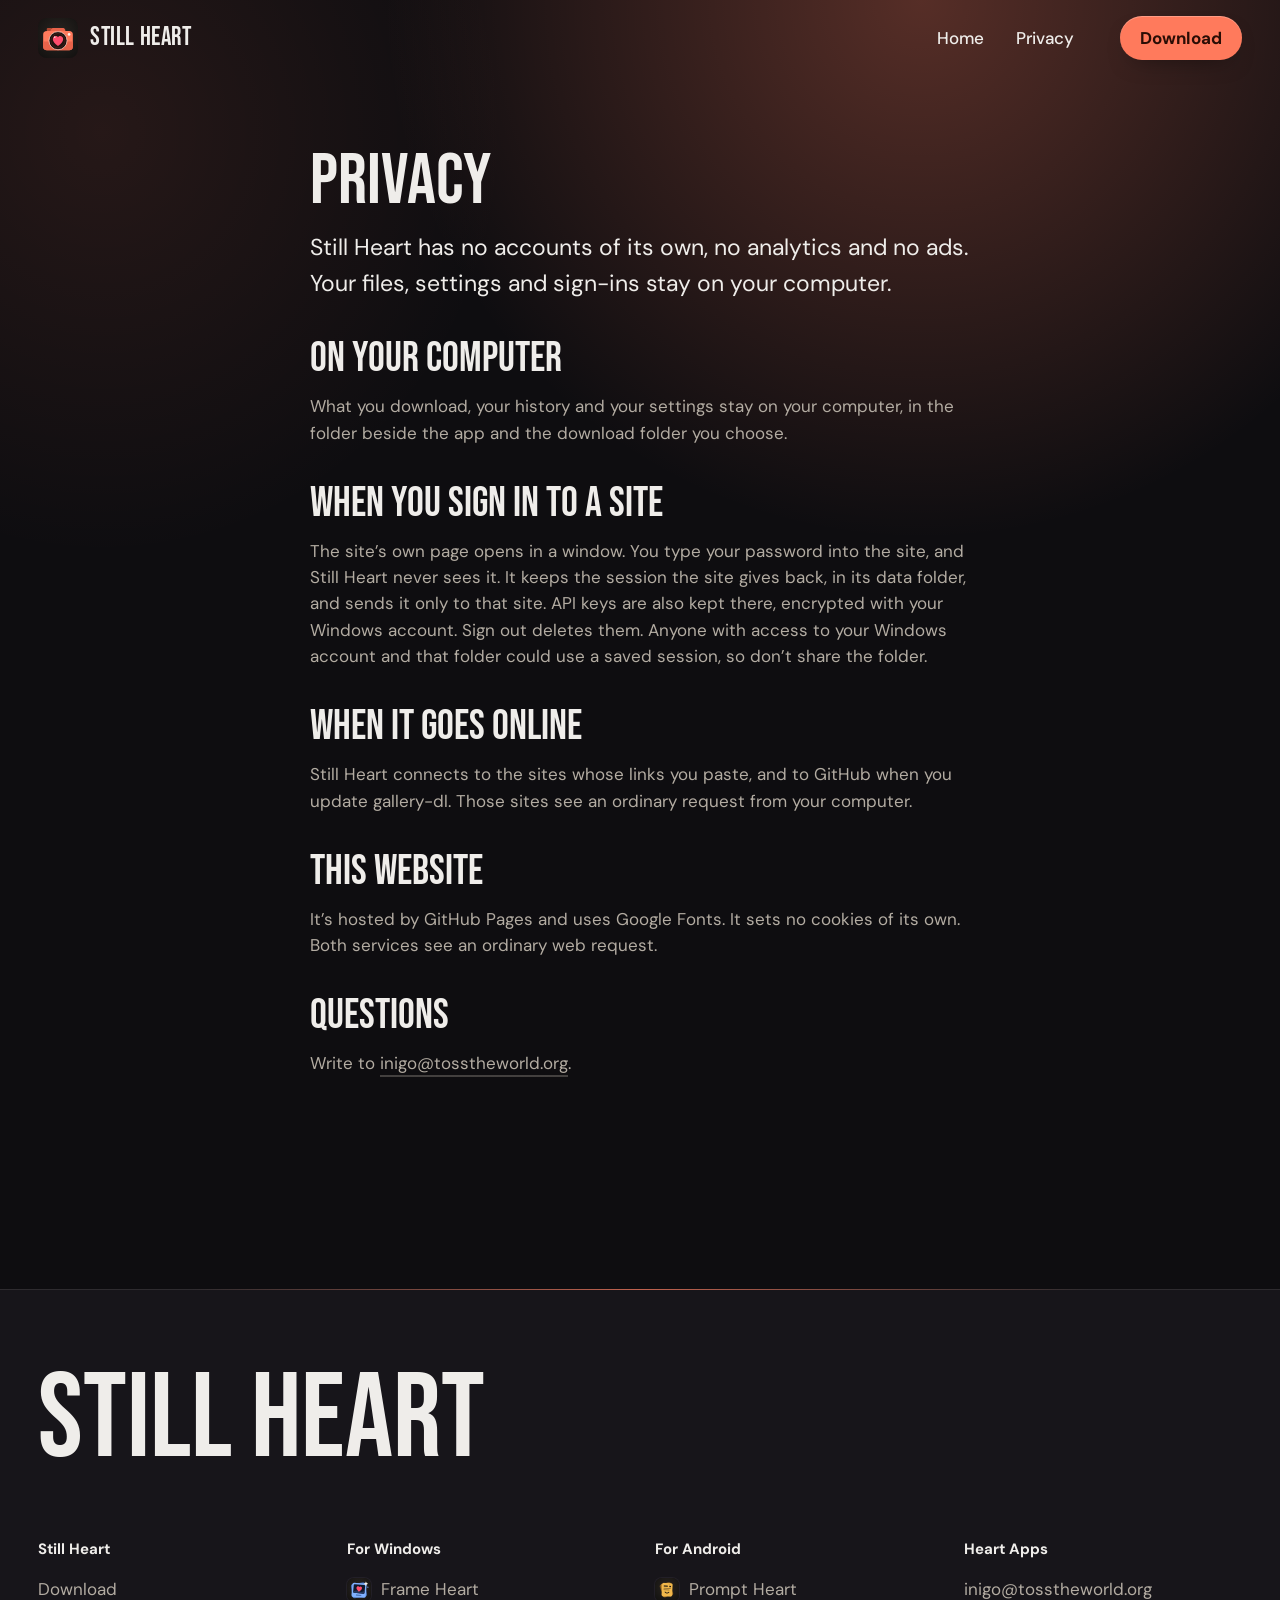
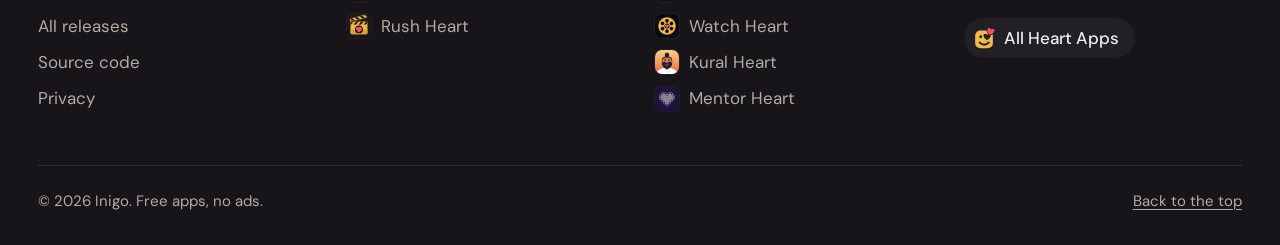
==== commit d3c0e0f2: "Footer: Mentor Heart, the new app for college departments" ====
--- a/privacy.html
+++ b/privacy.html
@@ -46,7 +46,7 @@
     <div class="foot-cols">
       <nav aria-label="Still Heart"><h2>Still Heart</h2><a href="https://github.com/inigo-code/still-heart-site/releases/latest/download/StillHeart.exe">Download</a><a href="https://github.com/inigo-code/still-heart-site/releases">All releases</a><a href="https://github.com/inigo-code/still-heart">Source code</a><a href="privacy.html">Privacy</a></nav>
       <nav aria-label="For Windows"><h2>For Windows</h2><a class="to-app" href="https://inigo-code.github.io/frame-heart-site/"><img src="assets/frame-heart.svg" width="24" height="24" alt="">Frame Heart</a><a class="to-app" href="https://inigo-code.github.io/rush-heart-site/"><img src="assets/rush-heart.svg" width="24" height="24" alt="">Rush Heart</a></nav>
-      <nav aria-label="For Android"><h2>For Android</h2><a class="to-app" href="https://inigo-code.github.io/prompt-heart-site/"><img src="assets/prompt-heart.png" width="24" height="24" alt="">Prompt Heart</a><a class="to-app" href="https://inigo-code.github.io/watch-heart-site/"><img src="assets/watch-heart.png" width="24" height="24" alt="">Watch Heart</a><a class="to-app" href="https://inigo-code.github.io/kural-heart-site/"><img src="assets/kural-heart.png" width="24" height="24" alt="">Kural Heart</a></nav>
+      <nav aria-label="For Android"><h2>For Android</h2><a class="to-app" href="https://inigo-code.github.io/prompt-heart-site/"><img src="assets/prompt-heart.png" width="24" height="24" alt="">Prompt Heart</a><a class="to-app" href="https://inigo-code.github.io/watch-heart-site/"><img src="assets/watch-heart.png" width="24" height="24" alt="">Watch Heart</a><a class="to-app" href="https://inigo-code.github.io/kural-heart-site/"><img src="assets/kural-heart.png" width="24" height="24" alt="">Kural Heart</a><a class="to-app" href="https://heartapps.github.io/mentor-heart/"><img src="assets/mentor-heart.png" width="24" height="24" alt="">Mentor Heart</a></nav>
       <nav aria-label="Heart Apps"><h2>Heart Apps</h2><a href="mailto:inigo@tosstheworld.org?subject=Still%20Heart">inigo@tosstheworld.org</a><a class="to-home" href="https://inigo-code.github.io/"><img src="assets/heart-apps.svg" width="22" height="22" alt="">All Heart Apps</a></nav>
     </div>
     <div class="foot-last"><p>© 2026 Inigo. Free apps, no ads.</p><a href="#top">Back to the top</a></div>
